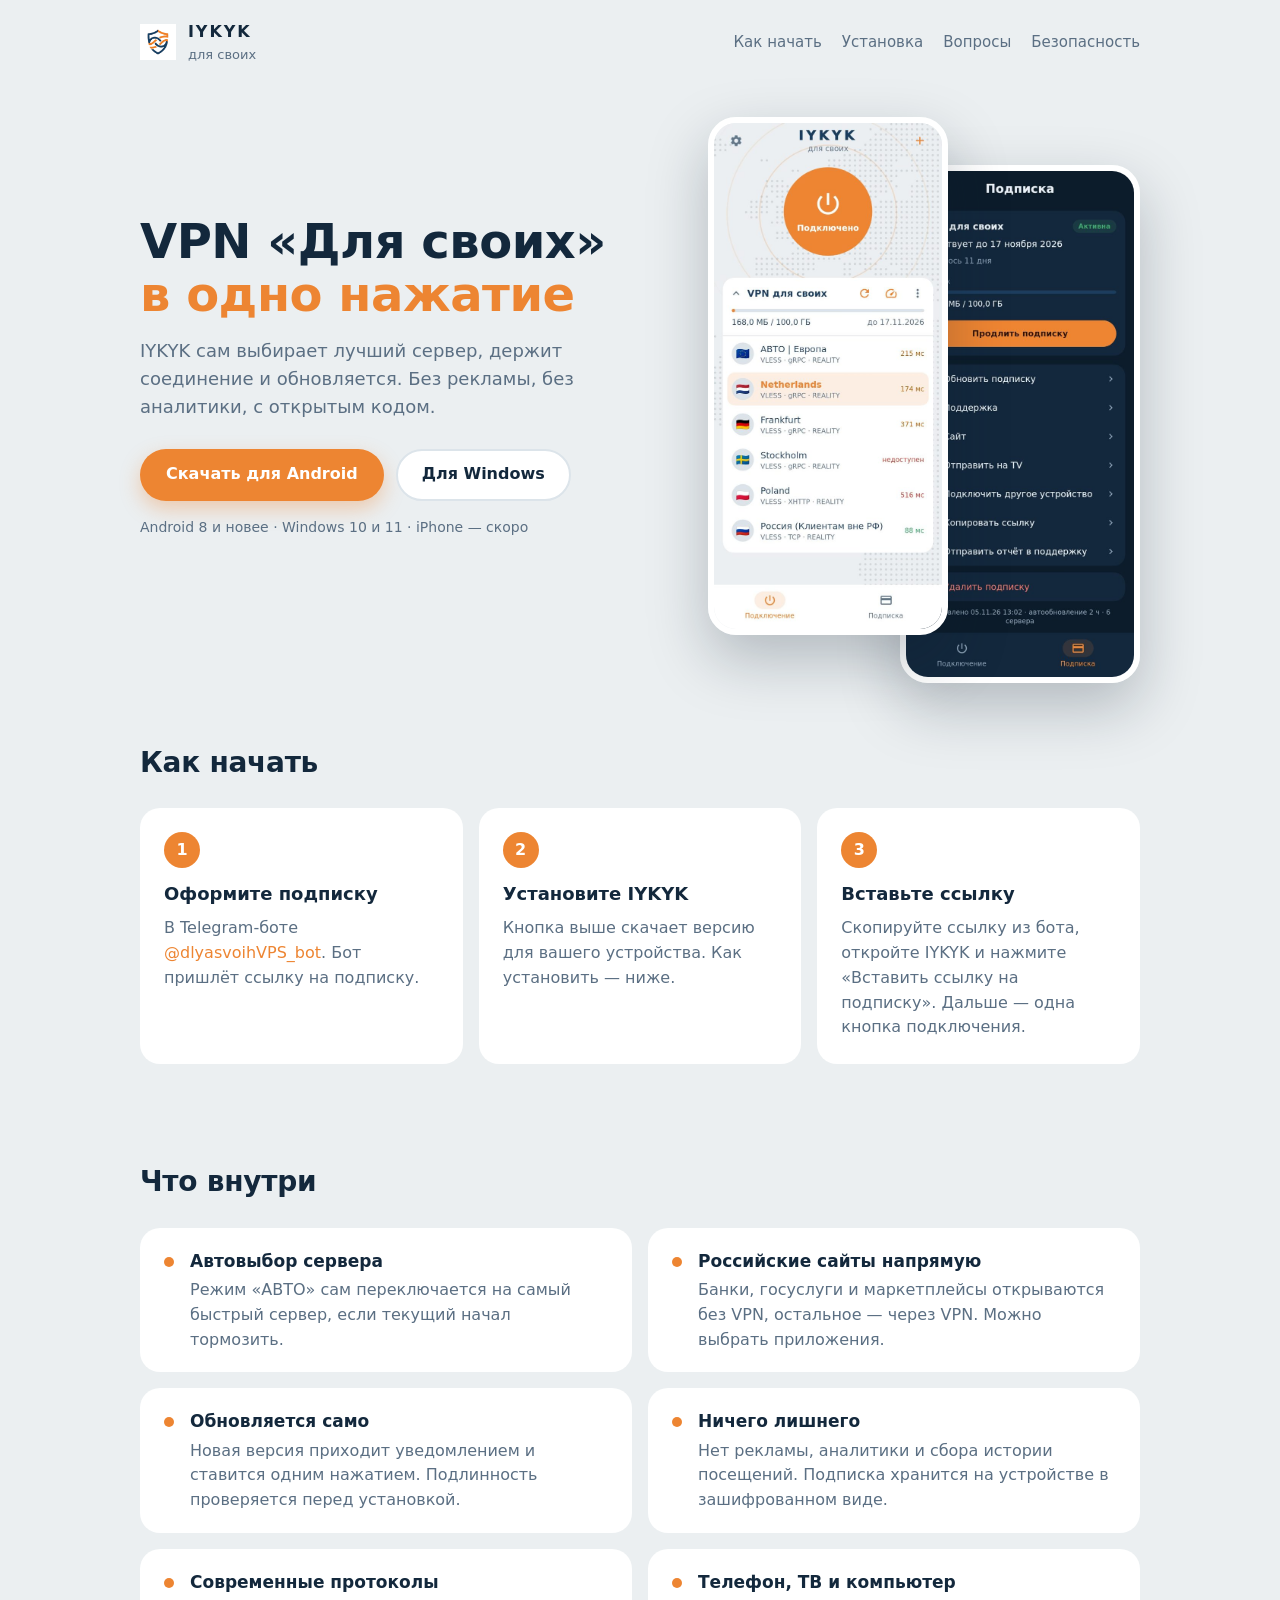
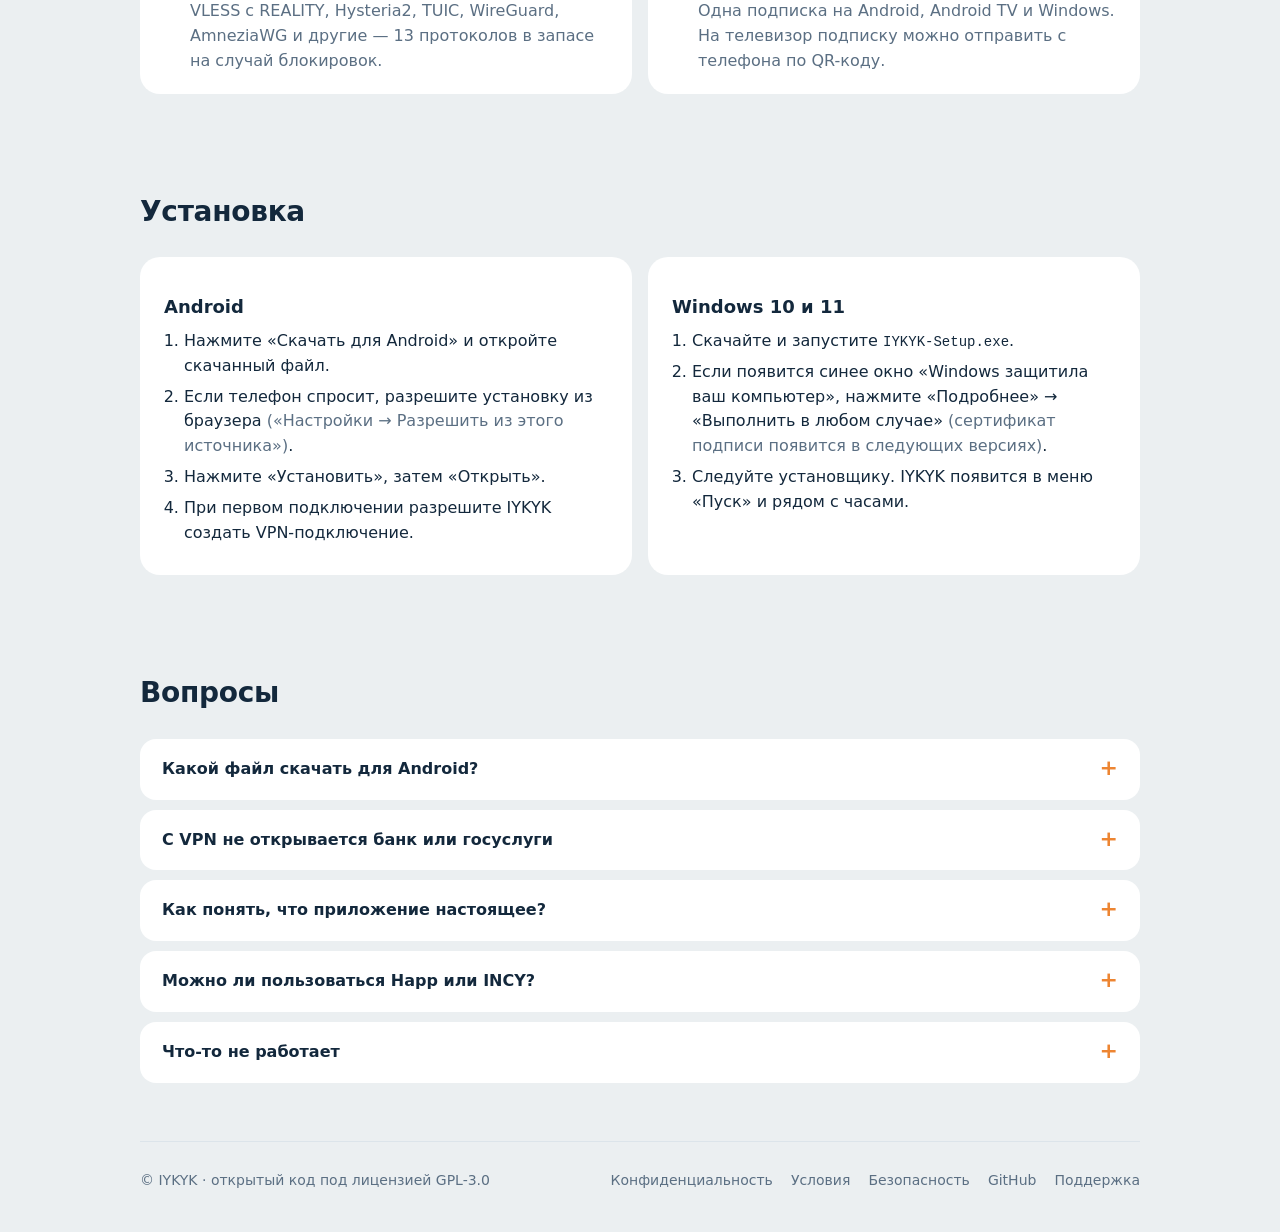
==== site/index.html @ 42adcecd "Project site app.dlyasvoih.xyz on GitHub Pages: download page, install steps, what's new, privacy, t" ====
<!doctype html>
<html lang="ru">
<head>
  <meta charset="utf-8">
  <meta name="viewport" content="width=device-width, initial-scale=1">
  <title>IYKYK — приложение VPN «Для своих»</title>
  <meta name="description" content="IYKYK — приложение для VPN «Для своих»: подключение в одно нажатие, автовыбор сервера, без рекламы и аналитики. Android и Windows.">
  <link rel="icon" href="img/logo.png">
  <link rel="stylesheet" href="style.css">
</head>
<body>
<div class="wrap">
  <header class="top">
    <a class="brand" href="./"><img src="img/logo.png" alt=""><span>IYKYK<small>для своих</small></span></a>
    <nav class="links">
      <a href="#start">Как начать</a>
      <a href="#install">Установка</a>
      <a href="#faq">Вопросы</a>
      <a href="security.html">Безопасность</a>
    </nav>
  </header>

  <div class="hero">
    <div>
      <h1>VPN «Для своих» <span>в&nbsp;одно нажатие</span></h1>
      <p class="lead">IYKYK сам выбирает лучший сервер, держит соединение и обновляется. Без рекламы, без аналитики, с открытым кодом.</p>
      <div class="buttons" id="download">
        <a class="btn primary" id="btn-main" href="https://github.com/iykyk-dev/iykyk/releases/latest/download/IYKYK.apk">Скачать для Android</a>
        <a class="btn secondary" id="btn-other" href="https://github.com/iykyk-dev/iykyk/releases/latest/download/IYKYK-Setup.exe">Для Windows</a>
      </div>
      <div class="version" id="version">Android 8 и новее · Windows 10 и 11 · iPhone — скоро</div>
    </div>
    <div class="shots" aria-hidden="true">
      <img src="img/shot-main.jpg" alt="">
      <img src="img/shot-subscription.jpg" alt="">
    </div>
  </div>
</div>

<div class="wrap">
  <section id="start">
    <h2>Как начать</h2>
    <div class="cards">
      <div class="card">
        <div class="num">1</div>
        <h3>Оформите подписку</h3>
        <p>В Telegram-боте <a href="https://t.me/dlyasvoihVPS_bot">@dlyasvoihVPS_bot</a>. Бот пришлёт ссылку на подписку.</p>
      </div>
      <div class="card">
        <div class="num">2</div>
        <h3>Установите IYKYK</h3>
        <p>Кнопка выше скачает версию для вашего устройства. Как установить — ниже.</p>
      </div>
      <div class="card">
        <div class="num">3</div>
        <h3>Вставьте ссылку</h3>
        <p>Скопируйте ссылку из бота, откройте IYKYK и нажмите «Вставить ссылку на подписку». Дальше — одна кнопка подключения.</p>
      </div>
    </div>
  </section>

  <section>
    <h2>Что внутри</h2>
    <div class="features">
      <div class="feature"><div class="dot"></div><div><h3>Автовыбор сервера</h3><p>Режим «АВТО» сам переключается на самый быстрый сервер, если текущий начал тормозить.</p></div></div>
      <div class="feature"><div class="dot"></div><div><h3>Российские сайты напрямую</h3><p>Банки, госуслуги и маркетплейсы открываются без VPN, остальное — через VPN. Можно выбрать приложения.</p></div></div>
      <div class="feature"><div class="dot"></div><div><h3>Обновляется само</h3><p>Новая версия приходит уведомлением и ставится одним нажатием. Подлинность проверяется перед установкой.</p></div></div>
      <div class="feature"><div class="dot"></div><div><h3>Ничего лишнего</h3><p>Нет рекламы, аналитики и сбора истории посещений. Подписка хранится на устройстве в зашифрованном виде.</p></div></div>
      <div class="feature"><div class="dot"></div><div><h3>Современные протоколы</h3><p>VLESS с REALITY, Hysteria2, TUIC, WireGuard, AmneziaWG и другие — 13 протоколов в запасе на случай блокировок.</p></div></div>
      <div class="feature"><div class="dot"></div><div><h3>Телефон, ТВ и компьютер</h3><p>Одна подписка на Android, Android TV и Windows. На телевизор подписку можно отправить с телефона по QR-коду.</p></div></div>
    </div>
  </section>

  <section id="install">
    <h2>Установка</h2>
    <div class="install">
      <div class="card">
        <h3>Android</h3>
        <ol>
          <li>Нажмите «Скачать для Android» и откройте скачанный файл.</li>
          <li>Если телефон спросит, разрешите установку из браузера <span>(«Настройки → Разрешить из этого источника»)</span>.</li>
          <li>Нажмите «Установить», затем «Открыть».</li>
          <li>При первом подключении разрешите IYKYK создать VPN-подключение.</li>
        </ol>
      </div>
      <div class="card">
        <h3>Windows 10 и 11</h3>
        <ol>
          <li>Скачайте и запустите <code>IYKYK-Setup.exe</code>.</li>
          <li>Если появится синее окно «Windows защитила ваш компьютер», нажмите «Подробнее» → «Выполнить в любом случае» <span>(сертификат подписи появится в следующих версиях)</span>.</li>
          <li>Следуйте установщику. IYKYK появится в меню «Пуск» и рядом с часами.</li>
        </ol>
      </div>
    </div>
  </section>

  <section id="news" hidden>
    <h2 id="news-title">Что нового</h2>
    <div class="notes" id="news-body"></div>
  </section>

  <section id="faq">
    <h2>Вопросы</h2>
    <details>
      <summary>Какой файл скачать для Android?</summary>
      <p>Кнопка на этой странице выбирает сама. Вручную: <code>IYKYK-arm64-v8a.apk</code> подходит почти всем телефонам последних лет и весит в три раза меньше; <code>IYKYK.apk</code> подходит любому устройству, включая старые телефоны и ТВ-приставки.</p>
    </details>
    <details>
      <summary>С VPN не открывается банк или госуслуги</summary>
      <p>Включите «Настройки → Российские сайты напрямую» (включено по умолчанию). Если приложение банка всё равно ругается на VPN, добавьте его в исключения: «Настройки → Приложения → Все через VPN, кроме выбранных».</p>
    </details>
    <details>
      <summary>Как понять, что приложение настоящее?</summary>
      <p>Скачивайте только с этой страницы, из бота или с <a href="https://github.com/iykyk-dev/iykyk/releases">GitHub</a>. Отпечаток подписи в «Настройки → О приложении» должен совпадать с отпечатком на странице <a href="security.html">Безопасность</a>.</p>
    </details>
    <details>
      <summary>Можно ли пользоваться Happ или INCY?</summary>
      <p>Да. Подписка работает в любом из них, IYKYK — дополнительный вариант, сделанный специально для нашего VPN.</p>
    </details>
    <details>
      <summary>Что-то не работает</summary>
      <p>В приложении откройте «Подписка → Отправить отчёт в поддержку» — так мы сразу увидим причину. Или напишите в <a href="https://t.me/dlyasvoih_support_bot">поддержку</a>.</p>
    </details>
  </section>

  <footer class="bottom">
    <span>© IYKYK · открытый код под лицензией GPL-3.0</span>
    <nav>
      <a href="privacy.html">Конфиденциальность</a>
      <a href="terms.html">Условия</a>
      <a href="security.html">Безопасность</a>
      <a href="https://github.com/iykyk-dev/iykyk">GitHub</a>
      <a href="https://t.me/dlyasvoih_support_bot">Поддержка</a>
    </nav>
  </footer>
</div>
<script src="app.js"></script>
</body>
</html>
---- site/style.css ----
:root {
  --navy: #1b3e5e;
  --orange: #ed8532;
  --bg: #ebeff1;
  --surface: #ffffff;
  --surface-high: #dce4ea;
  --text: #13283c;
  --muted: #5b6f83;
  --on-accent: #ffffff;
  --radius: 20px;
  color-scheme: light dark;
}

@media (prefers-color-scheme: dark) {
  :root {
    --bg: #0d1c2b;
    --surface: #14283d;
    --surface-high: #1b3e5e;
    --text: #eaf0f5;
    --muted: #8fa4b8;
    --on-accent: #2a1404;
  }
}

* { box-sizing: border-box; }

html { -webkit-text-size-adjust: 100%; }

body {
  margin: 0;
  background: var(--bg);
  color: var(--text);
  font: 16px/1.55 system-ui, -apple-system, "Segoe UI", Roboto, "Helvetica Neue", Arial, sans-serif;
}

a { color: var(--orange); text-decoration: none; }
a:hover { text-decoration: underline; }

.wrap { max-width: 1040px; margin: 0 auto; padding: 0 20px; }

/* Header */
header.top {
  display: flex;
  align-items: center;
  justify-content: space-between;
  gap: 16px;
  padding: 20px 0;
}
.brand { display: flex; align-items: center; gap: 12px; color: var(--text); font-weight: 700; letter-spacing: .12em; }
.brand:hover { text-decoration: none; }
.brand img { width: 36px; height: 36px; }
.brand small { display: block; font-weight: 400; letter-spacing: 0; color: var(--muted); font-size: 13px; }
nav.links { display: flex; gap: 20px; flex-wrap: wrap; }
nav.links a { color: var(--muted); font-size: 15px; }
nav.links a:hover { color: var(--text); text-decoration: none; }

/* Hero */
.hero {
  display: grid;
  grid-template-columns: 1.1fr .9fr;
  gap: 40px;
  align-items: center;
  padding: 32px 0 56px;
}
.hero h1 { font-size: clamp(32px, 5vw, 48px); line-height: 1.1; margin: 0 0 16px; letter-spacing: -.01em; }
.hero h1 span { color: var(--orange); }
.hero p.lead { font-size: 18px; color: var(--muted); margin: 0 0 28px; max-width: 34em; }
.shots { position: relative; height: 520px; }
.shots img {
  position: absolute;
  width: 240px;
  border-radius: 28px;
  box-shadow: 0 24px 60px rgba(13, 28, 43, .25);
  border: 6px solid var(--surface);
}
.shots img:first-child { left: 0; top: 0; z-index: 2; }
.shots img:last-child { right: 0; top: 48px; }

/* Buttons */
.buttons { display: flex; gap: 12px; flex-wrap: wrap; align-items: center; }
.btn {
  display: inline-flex;
  align-items: center;
  gap: 10px;
  min-height: 52px;
  padding: 0 24px;
  border-radius: 999px;
  font-weight: 600;
  font-size: 16px;
  border: 2px solid transparent;
  transition: transform .12s ease, box-shadow .12s ease;
}
.btn:hover { text-decoration: none; transform: translateY(-1px); }
.btn:active { transform: scale(.98); }
.btn.primary { background: var(--orange); color: var(--on-accent); box-shadow: 0 8px 20px rgba(237, 133, 50, .35); }
.btn.secondary { border-color: var(--surface-high); color: var(--text); background: var(--surface); }
.btn svg { width: 20px; height: 20px; }
.version { margin-top: 16px; font-size: 14px; color: var(--muted); }
.version .badge {
  display: inline-block;
  padding: 2px 8px;
  border-radius: 999px;
  background: var(--surface-high);
  color: var(--text);
  font-size: 12px;
  margin-left: 6px;
}

/* Sections */
section { padding: 48px 0; }
section h2 { font-size: 28px; margin: 0 0 24px; letter-spacing: -.01em; }
.cards { display: grid; grid-template-columns: repeat(3, 1fr); gap: 16px; }
.card { background: var(--surface); border-radius: var(--radius); padding: 24px; }
.card h3 { margin: 12px 0 8px; font-size: 18px; }
.card p { margin: 0; color: var(--muted); }
.num {
  width: 36px; height: 36px; border-radius: 50%;
  display: grid; place-items: center;
  background: var(--orange); color: var(--on-accent); font-weight: 700;
}
.features { display: grid; grid-template-columns: repeat(2, 1fr); gap: 16px; }
.feature { display: flex; gap: 16px; background: var(--surface); border-radius: var(--radius); padding: 20px 24px; }
.feature .dot { flex: none; width: 10px; height: 10px; margin-top: 9px; border-radius: 50%; background: var(--orange); }
.feature h3 { margin: 0 0 4px; font-size: 17px; }
.feature p { margin: 0; color: var(--muted); }

/* Install tabs */
.install { display: grid; grid-template-columns: 1fr 1fr; gap: 16px; }
.install ol { margin: 0; padding-left: 20px; }
.install li { margin: 6px 0; }
.install li span { color: var(--muted); }

/* FAQ */
details { background: var(--surface); border-radius: 16px; padding: 18px 22px; margin-bottom: 10px; }
summary { cursor: pointer; font-weight: 600; list-style: none; display: flex; justify-content: space-between; gap: 16px; }
summary::-webkit-details-marker { display: none; }
summary::after { content: "+"; color: var(--orange); font-size: 22px; line-height: 1; }
details[open] summary::after { content: "–"; }
details p, details ul { color: var(--muted); margin: 12px 0 0; }

/* What's new */
.notes { background: var(--surface); border-radius: var(--radius); padding: 24px 28px; }
.notes ul { margin: 0; padding-left: 20px; }
.notes li { margin: 6px 0; }

/* Text pages */
article.page { background: var(--surface); border-radius: var(--radius); padding: 32px clamp(20px, 4vw, 48px); margin: 8px 0 48px; }
article.page h1 { margin-top: 0; font-size: 32px; }
article.page h2 { font-size: 21px; margin-top: 32px; }
article.page p, article.page li { color: var(--text); }
article.page .muted { color: var(--muted); }
code, pre { font-family: ui-monospace, SFMono-Regular, Menlo, Consolas, monospace; font-size: 14px; }
pre { background: var(--bg); border-radius: 12px; padding: 14px 16px; overflow-x: auto; white-space: pre-wrap; word-break: break-all; }

footer.bottom {
  border-top: 1px solid var(--surface-high);
  padding: 28px 0 40px;
  color: var(--muted);
  font-size: 14px;
  display: flex;
  justify-content: space-between;
  gap: 16px;
  flex-wrap: wrap;
}
footer.bottom nav { display: flex; gap: 18px; flex-wrap: wrap; }
footer.bottom a { color: var(--muted); }

@media (max-width: 860px) {
  .hero { grid-template-columns: 1fr; padding-top: 8px; }
  .shots { height: 420px; max-width: 420px; margin: 0 auto; width: 100%; }
  .shots img { width: 190px; }
  .cards, .features, .install { grid-template-columns: 1fr; }
  nav.links { display: none; }
}
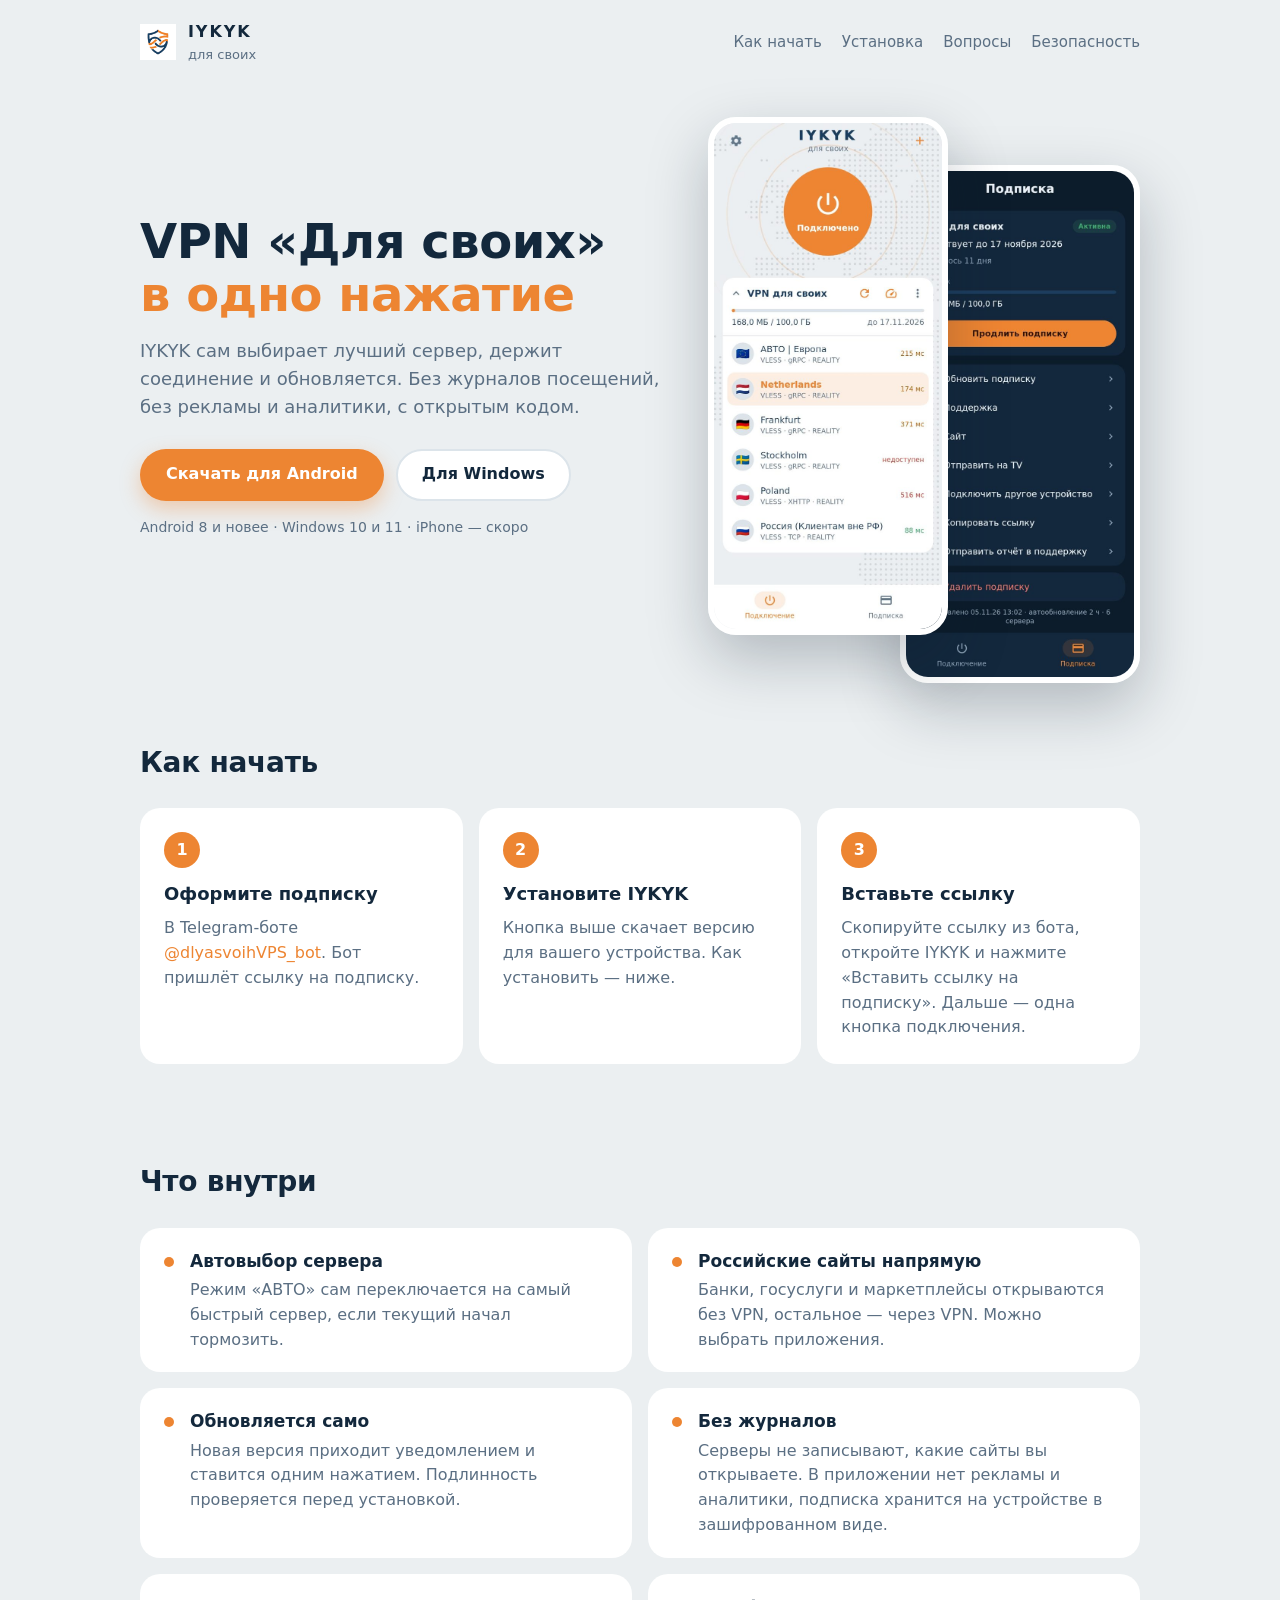
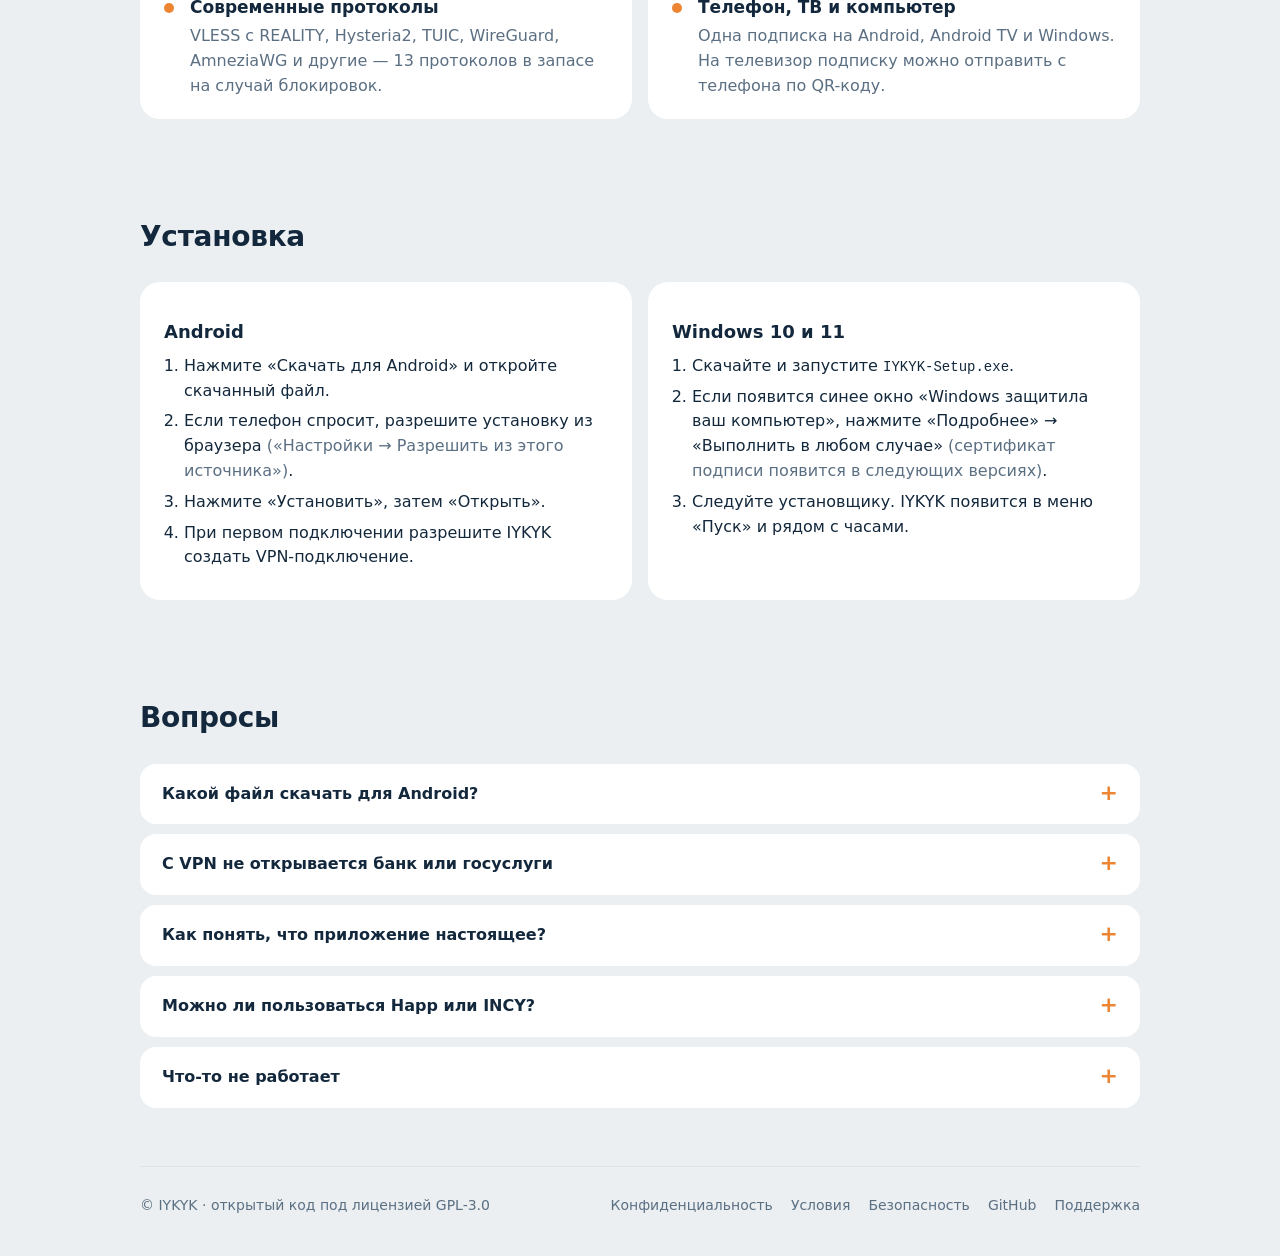
==== commit 0a846fc1: "Site: VPN servers keep no browsing logs (confirmed by the operator) Co-Authored-By: Claude Opus 5.5 " ====
--- a/site/index.html
+++ b/site/index.html
@@ -23,7 +23,7 @@
   <div class="hero">
     <div>
       <h1>VPN «Для своих» <span>в&nbsp;одно нажатие</span></h1>
-      <p class="lead">IYKYK сам выбирает лучший сервер, держит соединение и обновляется. Без рекламы, без аналитики, с открытым кодом.</p>
+      <p class="lead">IYKYK сам выбирает лучший сервер, держит соединение и обновляется. Без журналов посещений, без рекламы и аналитики, с открытым кодом.</p>
       <div class="buttons" id="download">
         <a class="btn primary" id="btn-main" href="https://github.com/iykyk-dev/iykyk/releases/latest/download/IYKYK.apk">Скачать для Android</a>
         <a class="btn secondary" id="btn-other" href="https://github.com/iykyk-dev/iykyk/releases/latest/download/IYKYK-Setup.exe">Для Windows</a>
@@ -65,7 +65,7 @@
       <div class="feature"><div class="dot"></div><div><h3>Автовыбор сервера</h3><p>Режим «АВТО» сам переключается на самый быстрый сервер, если текущий начал тормозить.</p></div></div>
       <div class="feature"><div class="dot"></div><div><h3>Российские сайты напрямую</h3><p>Банки, госуслуги и маркетплейсы открываются без VPN, остальное — через VPN. Можно выбрать приложения.</p></div></div>
       <div class="feature"><div class="dot"></div><div><h3>Обновляется само</h3><p>Новая версия приходит уведомлением и ставится одним нажатием. Подлинность проверяется перед установкой.</p></div></div>
-      <div class="feature"><div class="dot"></div><div><h3>Ничего лишнего</h3><p>Нет рекламы, аналитики и сбора истории посещений. Подписка хранится на устройстве в зашифрованном виде.</p></div></div>
+      <div class="feature"><div class="dot"></div><div><h3>Без журналов</h3><p>Серверы не записывают, какие сайты вы открываете. В приложении нет рекламы и аналитики, подписка хранится на устройстве в зашифрованном виде.</p></div></div>
       <div class="feature"><div class="dot"></div><div><h3>Современные протоколы</h3><p>VLESS с REALITY, Hysteria2, TUIC, WireGuard, AmneziaWG и другие — 13 протоколов в запасе на случай блокировок.</p></div></div>
       <div class="feature"><div class="dot"></div><div><h3>Телефон, ТВ и компьютер</h3><p>Одна подписка на Android, Android TV и Windows. На телевизор подписку можно отправить с телефона по QR-коду.</p></div></div>
     </div>
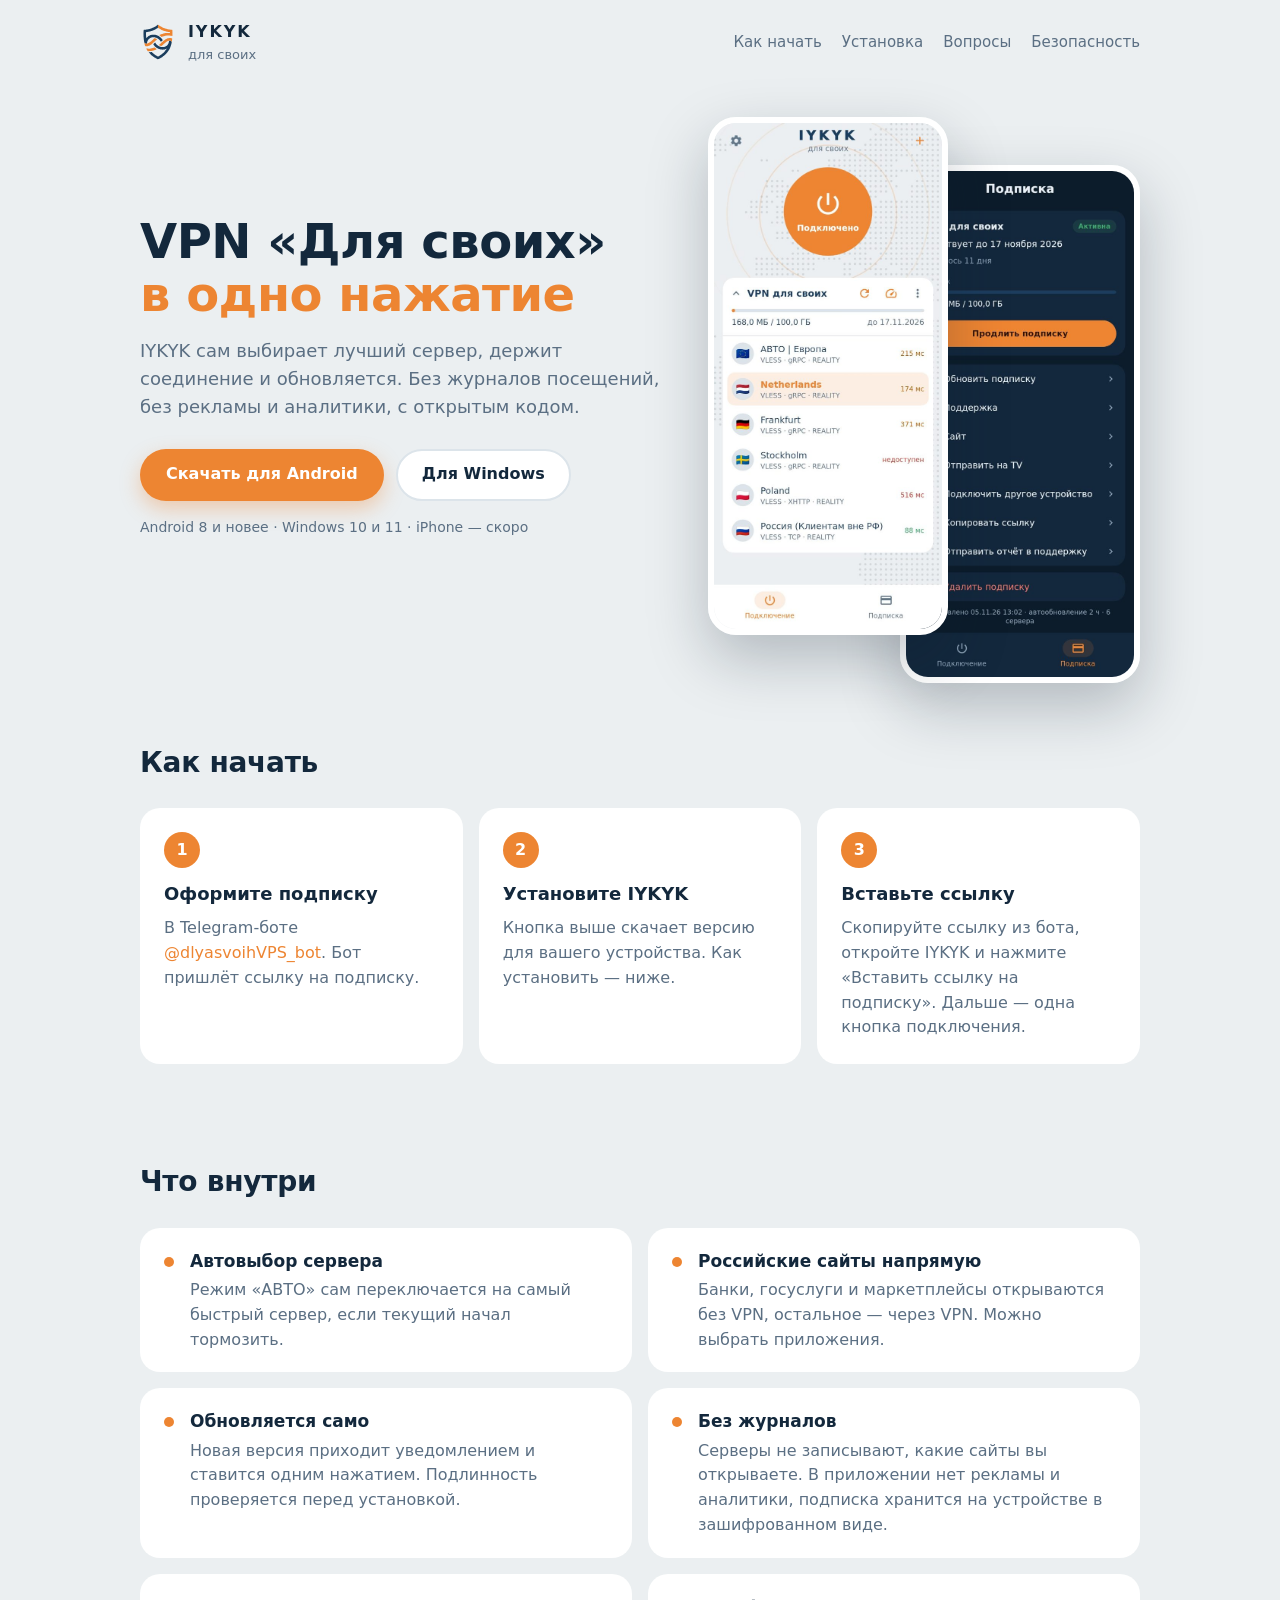
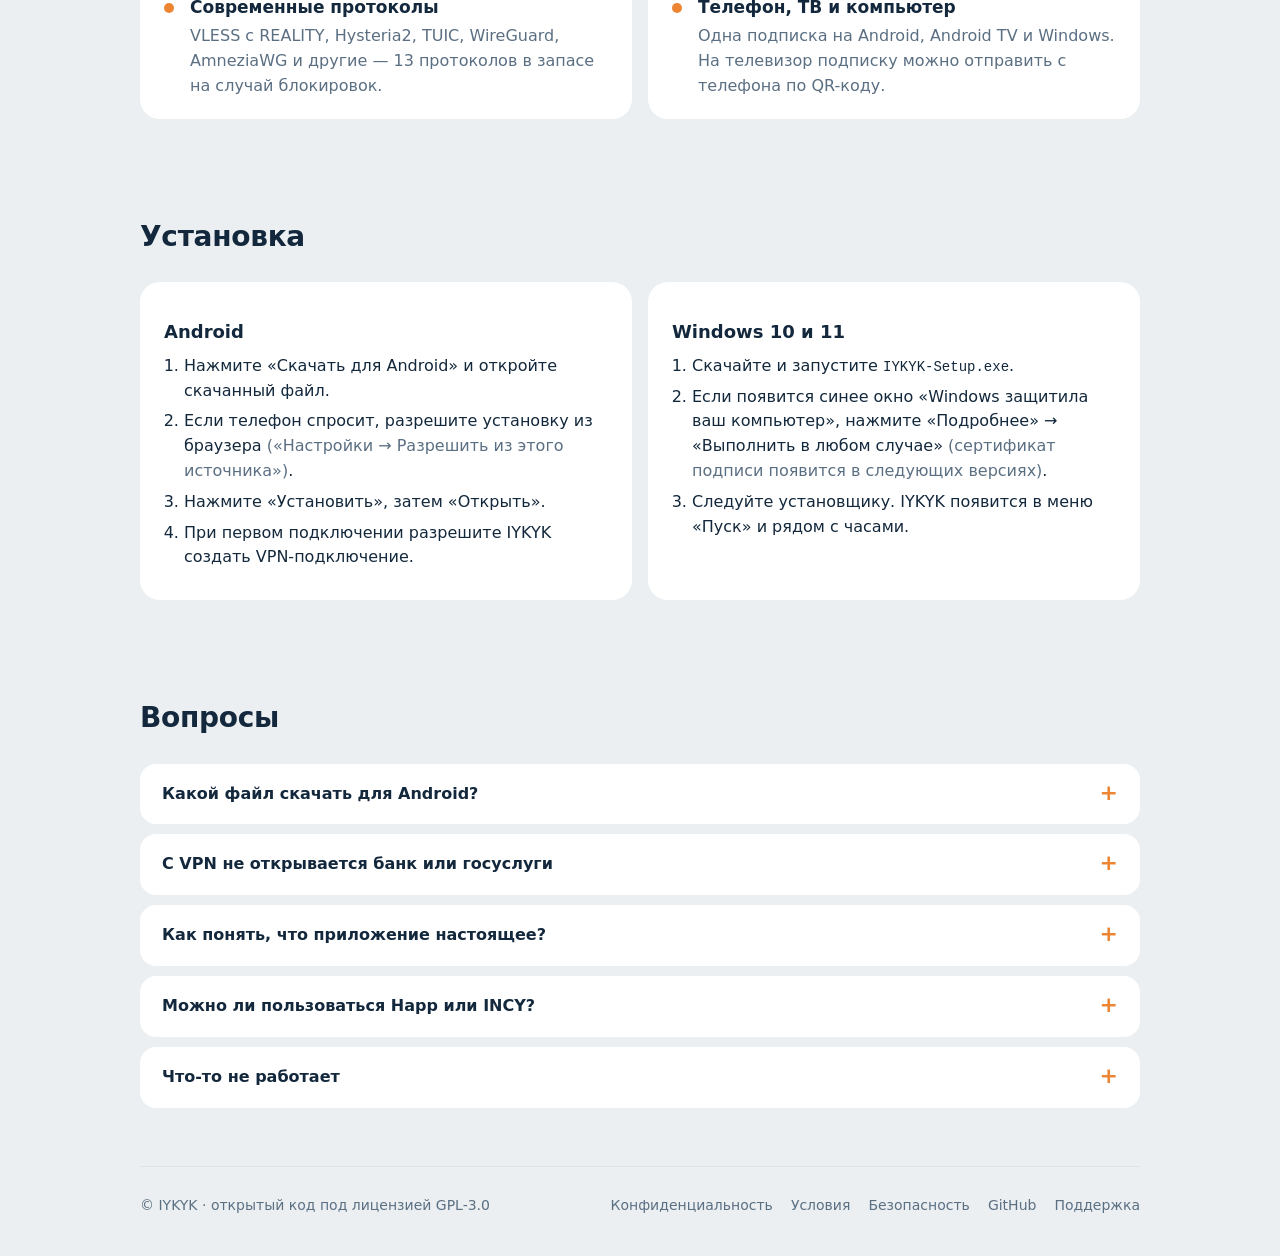
==== commit 374129a5: "Vector logo: shield traced to SVG; Android adaptive and themed icons as vector drawables; sharp Wind" ====
--- a/site/index.html
+++ b/site/index.html
@@ -5,13 +5,15 @@
   <meta name="viewport" content="width=device-width, initial-scale=1">
   <title>IYKYK — приложение VPN «Для своих»</title>
   <meta name="description" content="IYKYK — приложение для VPN «Для своих»: подключение в одно нажатие, автовыбор сервера, без рекламы и аналитики. Android и Windows.">
-  <link rel="icon" href="img/logo.png">
+  <link rel="icon" href="img/logo.svg" type="image/svg+xml">
+  <link rel="icon" href="img/logo.png" type="image/png">
+  <link rel="apple-touch-icon" href="img/apple-touch-icon.png">
   <link rel="stylesheet" href="style.css">
 </head>
 <body>
 <div class="wrap">
   <header class="top">
-    <a class="brand" href="./"><img src="img/logo.png" alt=""><span>IYKYK<small>для своих</small></span></a>
+    <a class="brand" href="./"><img src="img/logo.svg" alt=""><span>IYKYK<small>для своих</small></span></a>
     <nav class="links">
       <a href="#start">Как начать</a>
       <a href="#install">Установка</a>
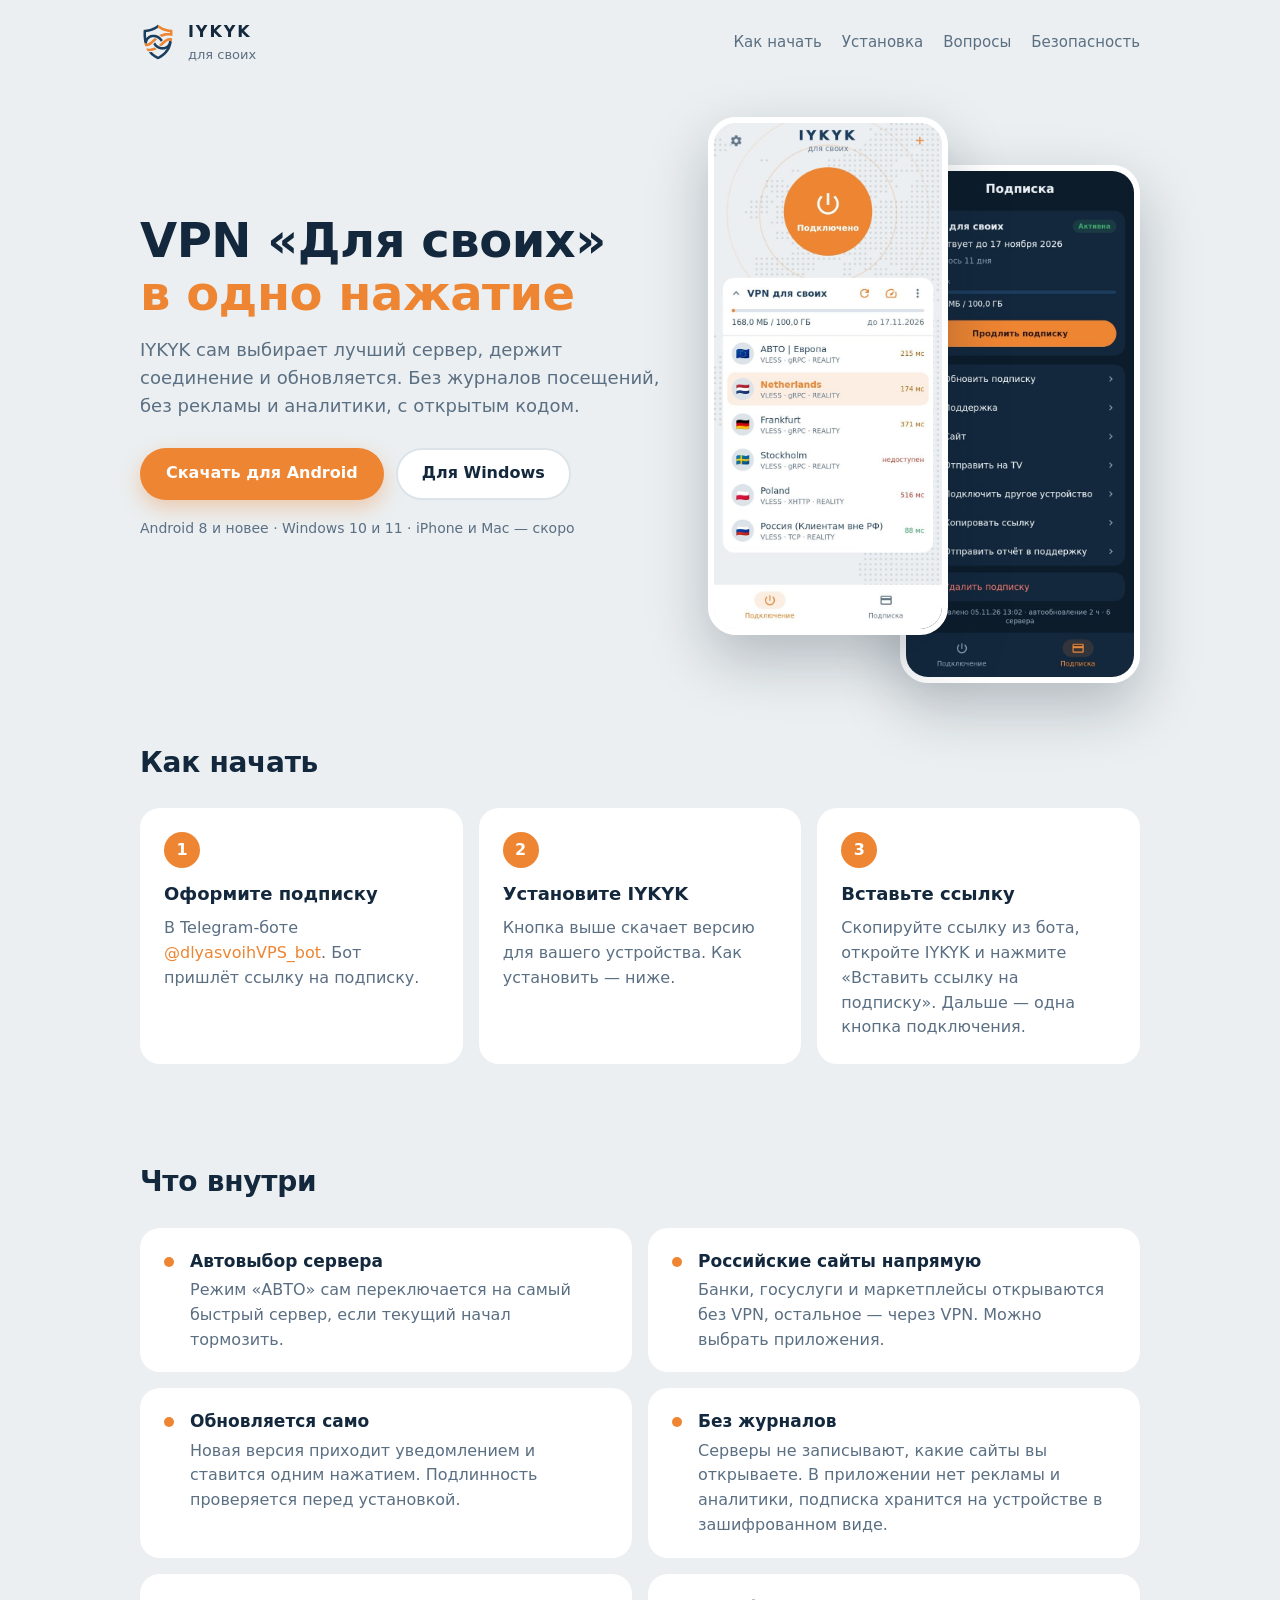
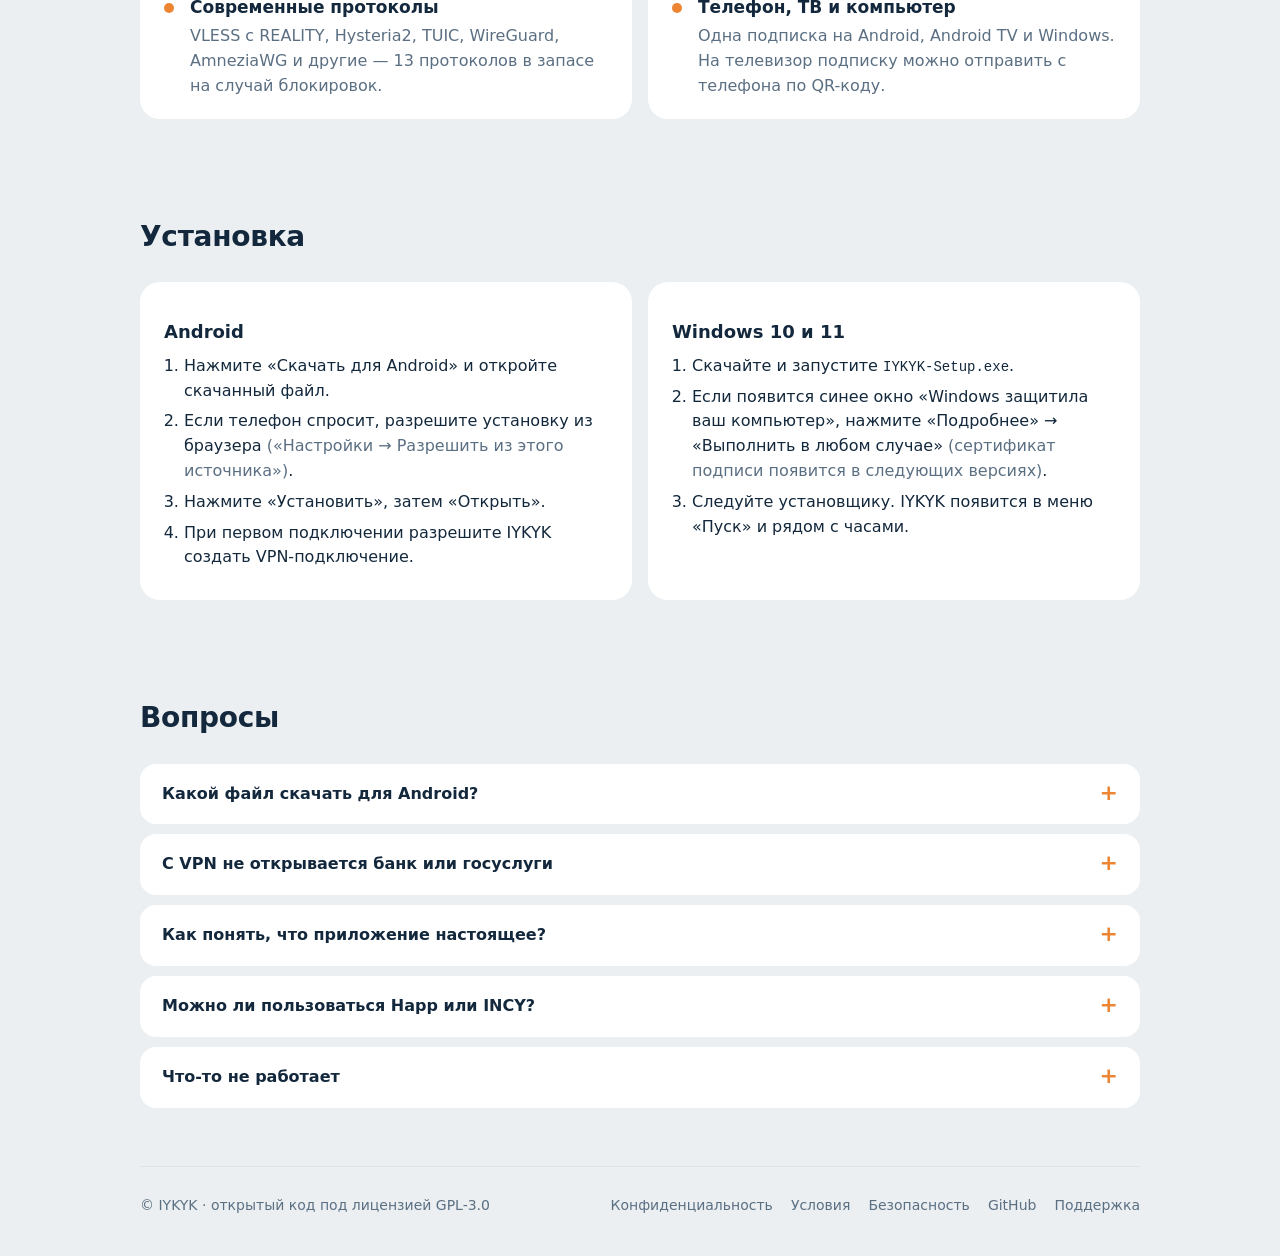
==== commit 72674bf2: "Site: both downloads on every device, the own one first; iPhone and Mac marked as coming on every de" ====
--- a/site/index.html
+++ b/site/index.html
@@ -30,7 +30,8 @@
         <a class="btn primary" id="btn-main" href="https://github.com/iykyk-dev/iykyk/releases/latest/download/IYKYK.apk">Скачать для Android</a>
         <a class="btn secondary" id="btn-other" href="https://github.com/iykyk-dev/iykyk/releases/latest/download/IYKYK-Setup.exe">Для Windows</a>
       </div>
-      <div class="version" id="version">Android 8 и новее · Windows 10 и 11 · iPhone — скоро</div>
+      <div class="platforms">Android 8 и новее · Windows 10 и 11 · <span class="soon">iPhone и Mac — скоро</span></div>
+      <div class="version" id="version"></div>
     </div>
     <div class="shots" aria-hidden="true">
       <img src="img/shot-main.jpg" alt="">
--- a/site/style.css
+++ b/site/style.css
@@ -95,7 +95,10 @@
 .btn.primary { background: var(--orange); color: var(--on-accent); box-shadow: 0 8px 20px rgba(237, 133, 50, .35); }
 .btn.secondary { border-color: var(--surface-high); color: var(--text); background: var(--surface); }
 .btn svg { width: 20px; height: 20px; }
-.version { margin-top: 16px; font-size: 14px; color: var(--muted); }
+.platforms { margin-top: 18px; font-size: 14px; color: var(--muted); }
+.platforms .soon { white-space: nowrap; }
+.version { margin-top: 4px; font-size: 14px; color: var(--muted); }
+.version:empty { display: none; }
 .version .badge {
   display: inline-block;
   padding: 2px 8px;
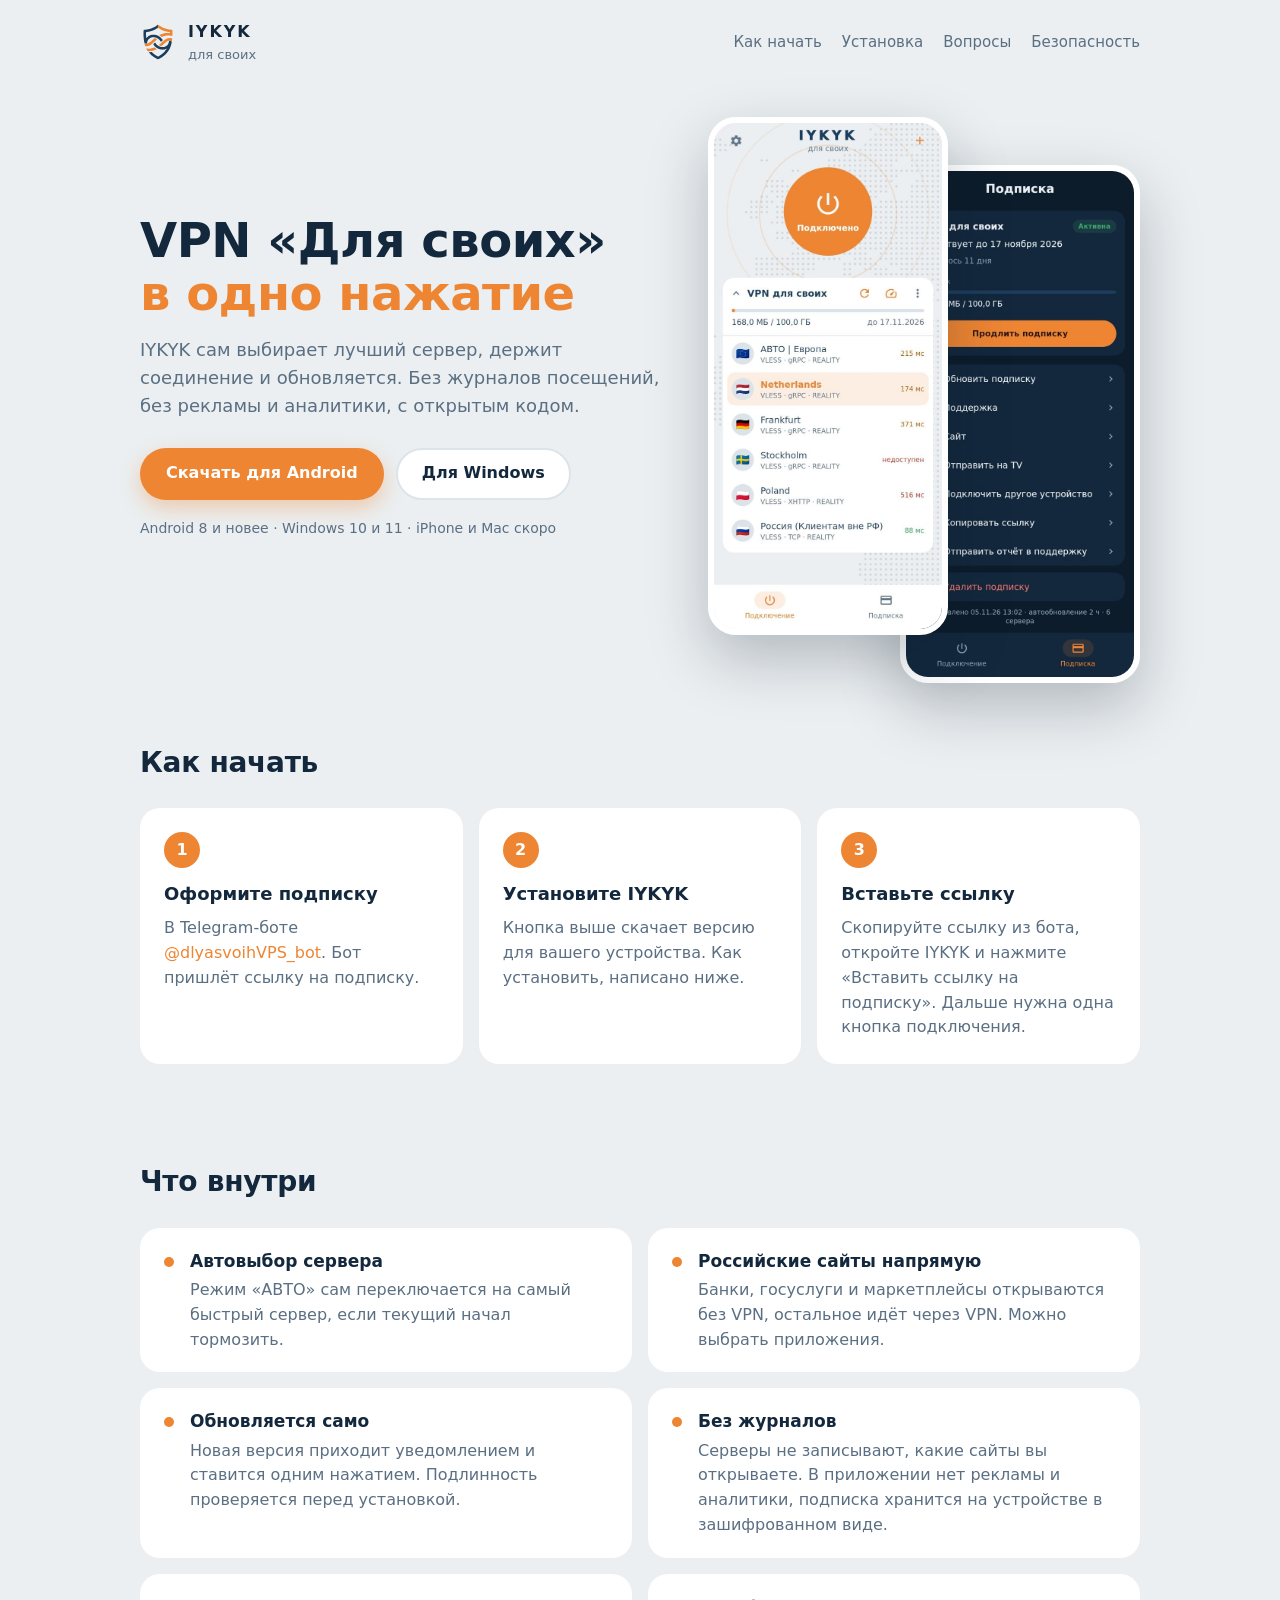
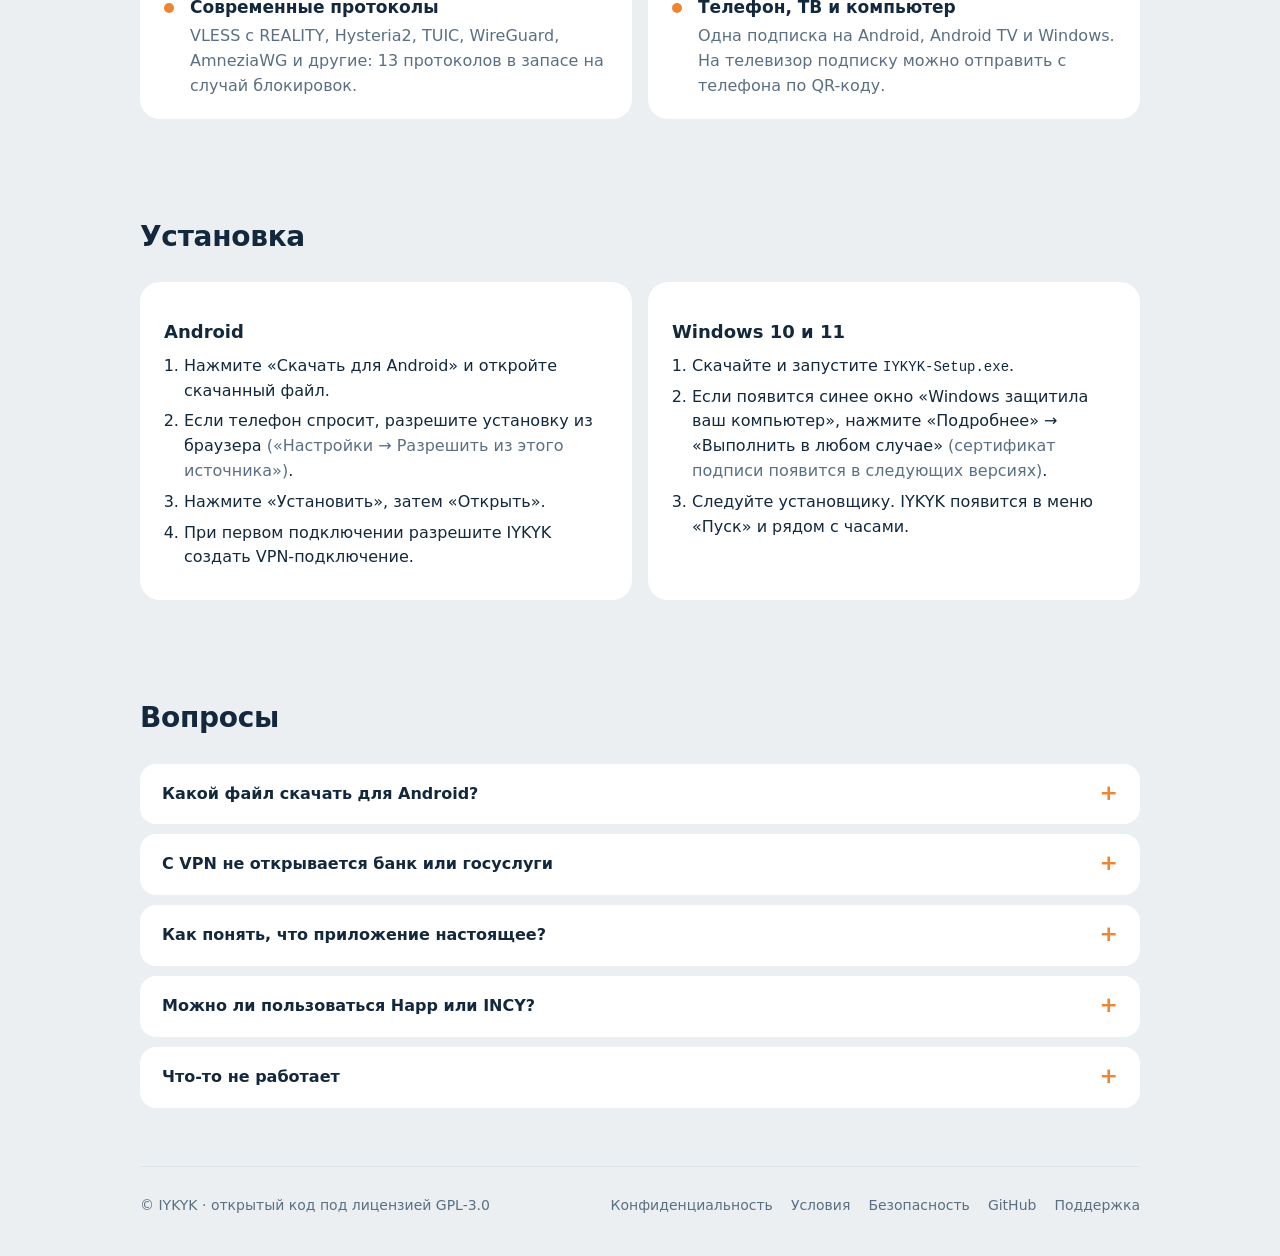
==== commit 9b524d81: "Readable at any font size; no long dashes in the texts - widget: two lines that fit one row at any f" ====
--- a/site/index.html
+++ b/site/index.html
@@ -3,8 +3,8 @@
 <head>
   <meta charset="utf-8">
   <meta name="viewport" content="width=device-width, initial-scale=1">
-  <title>IYKYK — приложение VPN «Для своих»</title>
-  <meta name="description" content="IYKYK — приложение для VPN «Для своих»: подключение в одно нажатие, автовыбор сервера, без рекламы и аналитики. Android и Windows.">
+  <title>IYKYK: приложение VPN «Для своих»</title>
+  <meta name="description" content="IYKYK, приложение для VPN «Для своих»: подключение в одно нажатие, автовыбор сервера, без рекламы и аналитики. Android и Windows.">
   <link rel="icon" href="img/logo.svg" type="image/svg+xml">
   <link rel="icon" href="img/logo.png" type="image/png">
   <link rel="apple-touch-icon" href="img/apple-touch-icon.png">
@@ -30,7 +30,7 @@
         <a class="btn primary" id="btn-main" href="https://github.com/iykyk-dev/iykyk/releases/latest/download/IYKYK.apk">Скачать для Android</a>
         <a class="btn secondary" id="btn-other" href="https://github.com/iykyk-dev/iykyk/releases/latest/download/IYKYK-Setup.exe">Для Windows</a>
       </div>
-      <div class="platforms">Android 8 и новее · Windows 10 и 11 · <span class="soon">iPhone и Mac — скоро</span></div>
+      <div class="platforms">Android 8 и новее · Windows 10 и 11 · <span class="soon">iPhone и Mac скоро</span></div>
       <div class="version" id="version"></div>
     </div>
     <div class="shots" aria-hidden="true">
@@ -52,12 +52,12 @@
       <div class="card">
         <div class="num">2</div>
         <h3>Установите IYKYK</h3>
-        <p>Кнопка выше скачает версию для вашего устройства. Как установить — ниже.</p>
+        <p>Кнопка выше скачает версию для вашего устройства. Как установить, написано ниже.</p>
       </div>
       <div class="card">
         <div class="num">3</div>
         <h3>Вставьте ссылку</h3>
-        <p>Скопируйте ссылку из бота, откройте IYKYK и нажмите «Вставить ссылку на подписку». Дальше — одна кнопка подключения.</p>
+        <p>Скопируйте ссылку из бота, откройте IYKYK и нажмите «Вставить ссылку на подписку». Дальше нужна одна кнопка подключения.</p>
       </div>
     </div>
   </section>
@@ -66,10 +66,10 @@
     <h2>Что внутри</h2>
     <div class="features">
       <div class="feature"><div class="dot"></div><div><h3>Автовыбор сервера</h3><p>Режим «АВТО» сам переключается на самый быстрый сервер, если текущий начал тормозить.</p></div></div>
-      <div class="feature"><div class="dot"></div><div><h3>Российские сайты напрямую</h3><p>Банки, госуслуги и маркетплейсы открываются без VPN, остальное — через VPN. Можно выбрать приложения.</p></div></div>
+      <div class="feature"><div class="dot"></div><div><h3>Российские сайты напрямую</h3><p>Банки, госуслуги и маркетплейсы открываются без VPN, остальное идёт через VPN. Можно выбрать приложения.</p></div></div>
       <div class="feature"><div class="dot"></div><div><h3>Обновляется само</h3><p>Новая версия приходит уведомлением и ставится одним нажатием. Подлинность проверяется перед установкой.</p></div></div>
       <div class="feature"><div class="dot"></div><div><h3>Без журналов</h3><p>Серверы не записывают, какие сайты вы открываете. В приложении нет рекламы и аналитики, подписка хранится на устройстве в зашифрованном виде.</p></div></div>
-      <div class="feature"><div class="dot"></div><div><h3>Современные протоколы</h3><p>VLESS с REALITY, Hysteria2, TUIC, WireGuard, AmneziaWG и другие — 13 протоколов в запасе на случай блокировок.</p></div></div>
+      <div class="feature"><div class="dot"></div><div><h3>Современные протоколы</h3><p>VLESS с REALITY, Hysteria2, TUIC, WireGuard, AmneziaWG и другие: 13 протоколов в запасе на случай блокировок.</p></div></div>
       <div class="feature"><div class="dot"></div><div><h3>Телефон, ТВ и компьютер</h3><p>Одна подписка на Android, Android TV и Windows. На телевизор подписку можно отправить с телефона по QR-коду.</p></div></div>
     </div>
   </section>
@@ -118,11 +118,11 @@
     </details>
     <details>
       <summary>Можно ли пользоваться Happ или INCY?</summary>
-      <p>Да. Подписка работает в любом из них, IYKYK — дополнительный вариант, сделанный специально для нашего VPN.</p>
+      <p>Да. Подписка работает в любом из них. IYKYK просто сделан специально для нашего VPN.</p>
     </details>
     <details>
       <summary>Что-то не работает</summary>
-      <p>В приложении откройте «Подписка → Отправить отчёт в поддержку» — так мы сразу увидим причину. Или напишите в <a href="https://t.me/dlyasvoih_support_bot">поддержку</a>.</p>
+      <p>В приложении откройте «Подписка → Отправить отчёт в поддержку», так мы сразу увидим причину. Или напишите в <a href="https://t.me/dlyasvoih_support_bot">поддержку</a>.</p>
     </details>
   </section>
 
--- a/site/style.css
+++ b/site/style.css
@@ -95,6 +95,8 @@
 .btn.primary { background: var(--orange); color: var(--on-accent); box-shadow: 0 8px 20px rgba(237, 133, 50, .35); }
 .btn.secondary { border-color: var(--surface-high); color: var(--text); background: var(--surface); }
 .btn svg { width: 20px; height: 20px; }
+.btn.soon { color: var(--muted); cursor: default; box-shadow: none; }
+.btn.soon:hover, .btn.soon:active { transform: none; }
 .platforms { margin-top: 18px; font-size: 14px; color: var(--muted); }
 .platforms .soon { white-space: nowrap; }
 .version { margin-top: 4px; font-size: 14px; color: var(--muted); }
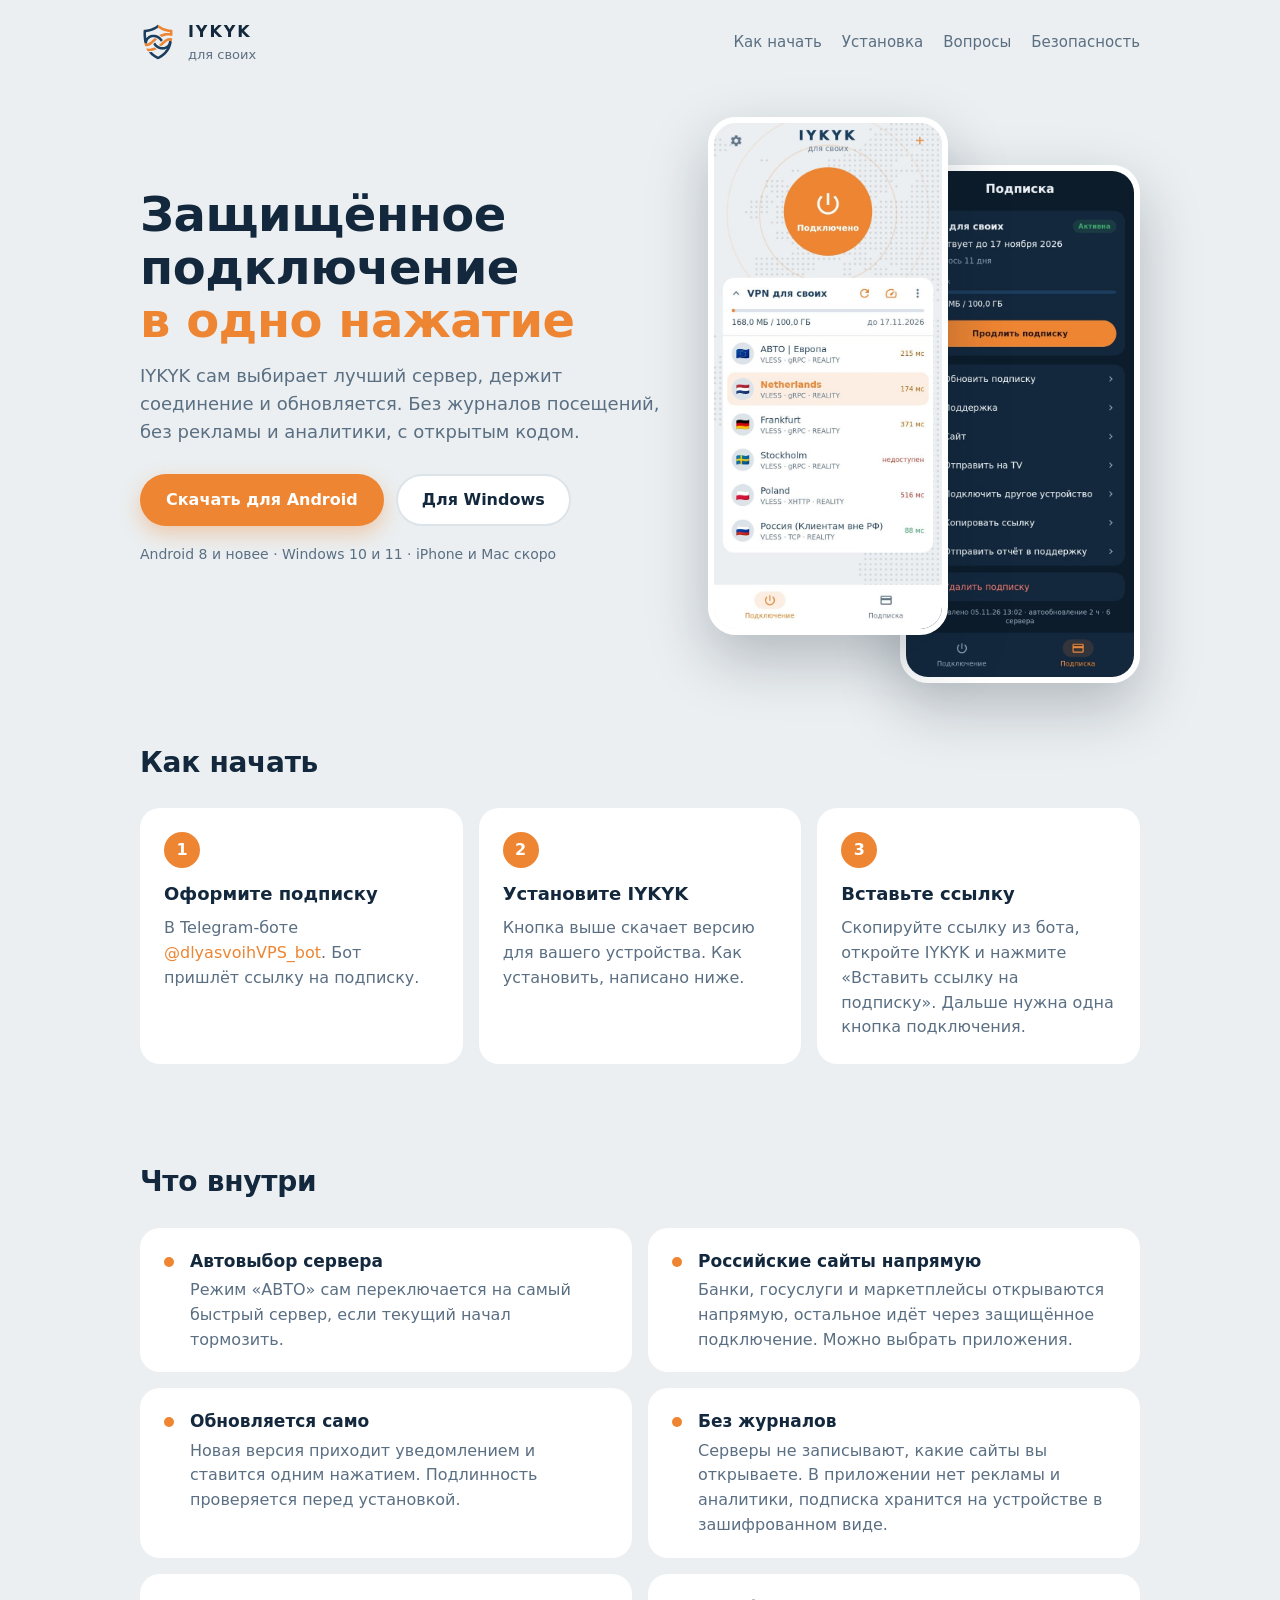
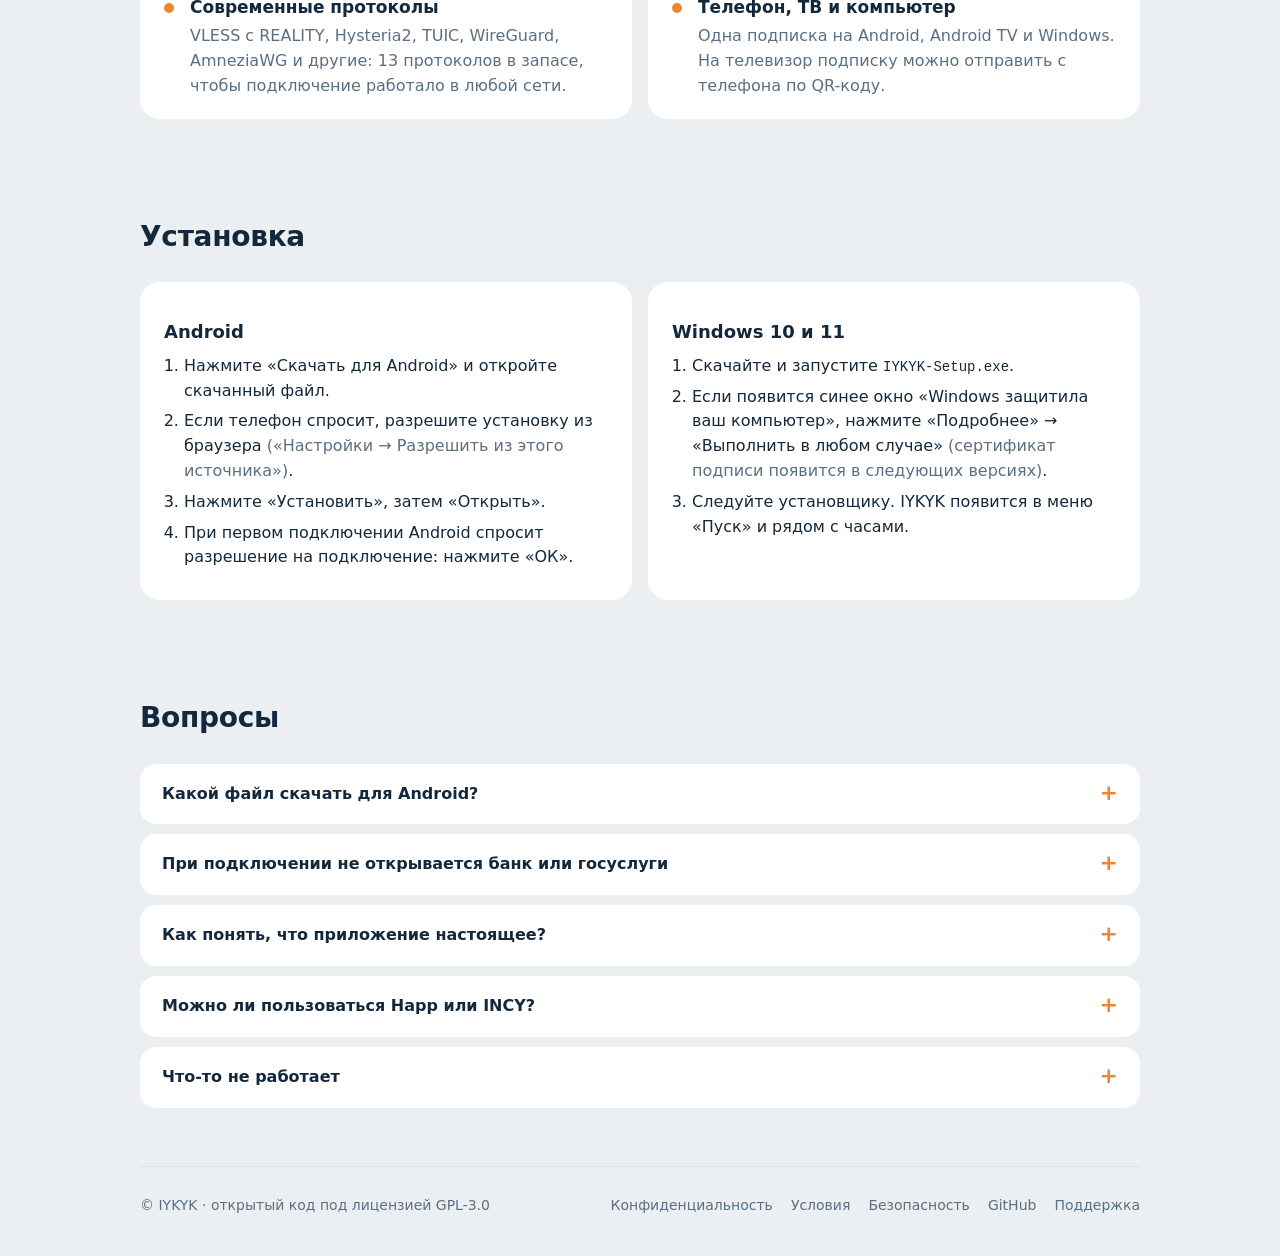
==== commit 88d0ca77: "Neutral wording: a private secure connection, no advertising of bypassing blocks; site hidden from s" ====
--- a/site/index.html
+++ b/site/index.html
@@ -3,8 +3,9 @@
 <head>
   <meta charset="utf-8">
   <meta name="viewport" content="width=device-width, initial-scale=1">
-  <title>IYKYK: приложение VPN «Для своих»</title>
-  <meta name="description" content="IYKYK, приложение для VPN «Для своих»: подключение в одно нажатие, автовыбор сервера, без рекламы и аналитики. Android и Windows.">
+  <meta name="robots" content="noindex, nofollow">
+  <title>IYKYK: приватное подключение «Для своих»</title>
+  <meta name="description" content="IYKYK, приложение «Для своих»: защищённое подключение в одно нажатие, автовыбор сервера, без рекламы и аналитики. Android и Windows.">
   <link rel="icon" href="img/logo.svg" type="image/svg+xml">
   <link rel="icon" href="img/logo.png" type="image/png">
   <link rel="apple-touch-icon" href="img/apple-touch-icon.png">
@@ -24,7 +25,7 @@
 
   <div class="hero">
     <div>
-      <h1>VPN «Для своих» <span>в&nbsp;одно нажатие</span></h1>
+      <h1>Защищённое подключение <span>в&nbsp;одно нажатие</span></h1>
       <p class="lead">IYKYK сам выбирает лучший сервер, держит соединение и обновляется. Без журналов посещений, без рекламы и аналитики, с открытым кодом.</p>
       <div class="buttons" id="download">
         <a class="btn primary" id="btn-main" href="https://github.com/iykyk-dev/iykyk/releases/latest/download/IYKYK.apk">Скачать для Android</a>
@@ -66,10 +67,10 @@
     <h2>Что внутри</h2>
     <div class="features">
       <div class="feature"><div class="dot"></div><div><h3>Автовыбор сервера</h3><p>Режим «АВТО» сам переключается на самый быстрый сервер, если текущий начал тормозить.</p></div></div>
-      <div class="feature"><div class="dot"></div><div><h3>Российские сайты напрямую</h3><p>Банки, госуслуги и маркетплейсы открываются без VPN, остальное идёт через VPN. Можно выбрать приложения.</p></div></div>
+      <div class="feature"><div class="dot"></div><div><h3>Российские сайты напрямую</h3><p>Банки, госуслуги и маркетплейсы открываются напрямую, остальное идёт через защищённое подключение. Можно выбрать приложения.</p></div></div>
       <div class="feature"><div class="dot"></div><div><h3>Обновляется само</h3><p>Новая версия приходит уведомлением и ставится одним нажатием. Подлинность проверяется перед установкой.</p></div></div>
       <div class="feature"><div class="dot"></div><div><h3>Без журналов</h3><p>Серверы не записывают, какие сайты вы открываете. В приложении нет рекламы и аналитики, подписка хранится на устройстве в зашифрованном виде.</p></div></div>
-      <div class="feature"><div class="dot"></div><div><h3>Современные протоколы</h3><p>VLESS с REALITY, Hysteria2, TUIC, WireGuard, AmneziaWG и другие: 13 протоколов в запасе на случай блокировок.</p></div></div>
+      <div class="feature"><div class="dot"></div><div><h3>Современные протоколы</h3><p>VLESS с REALITY, Hysteria2, TUIC, WireGuard, AmneziaWG и другие: 13 протоколов в запасе, чтобы подключение работало в любой сети.</p></div></div>
       <div class="feature"><div class="dot"></div><div><h3>Телефон, ТВ и компьютер</h3><p>Одна подписка на Android, Android TV и Windows. На телевизор подписку можно отправить с телефона по QR-коду.</p></div></div>
     </div>
   </section>
@@ -83,7 +84,7 @@
           <li>Нажмите «Скачать для Android» и откройте скачанный файл.</li>
           <li>Если телефон спросит, разрешите установку из браузера <span>(«Настройки → Разрешить из этого источника»)</span>.</li>
           <li>Нажмите «Установить», затем «Открыть».</li>
-          <li>При первом подключении разрешите IYKYK создать VPN-подключение.</li>
+          <li>При первом подключении Android спросит разрешение на подключение: нажмите «ОК».</li>
         </ol>
       </div>
       <div class="card">
@@ -109,8 +110,8 @@
       <p>Кнопка на этой странице выбирает сама. Вручную: <code>IYKYK-arm64-v8a.apk</code> подходит почти всем телефонам последних лет и весит в три раза меньше; <code>IYKYK.apk</code> подходит любому устройству, включая старые телефоны и ТВ-приставки.</p>
     </details>
     <details>
-      <summary>С VPN не открывается банк или госуслуги</summary>
-      <p>Включите «Настройки → Российские сайты напрямую» (включено по умолчанию). Если приложение банка всё равно ругается на VPN, добавьте его в исключения: «Настройки → Приложения → Все через VPN, кроме выбранных».</p>
+      <summary>При подключении не открывается банк или госуслуги</summary>
+      <p>Включите «Настройки → Российские сайты напрямую» (включено по умолчанию). Если приложение банка всё равно отказывается работать, добавьте его в исключения: «Настройки → Приложения → Все через IYKYK, кроме выбранных».</p>
     </details>
     <details>
       <summary>Как понять, что приложение настоящее?</summary>
@@ -118,7 +119,7 @@
     </details>
     <details>
       <summary>Можно ли пользоваться Happ или INCY?</summary>
-      <p>Да. Подписка работает в любом из них. IYKYK просто сделан специально для нашего VPN.</p>
+      <p>Да. Подписка работает в любом из них. IYKYK просто сделан специально для нашего сервиса.</p>
     </details>
     <details>
       <summary>Что-то не работает</summary>
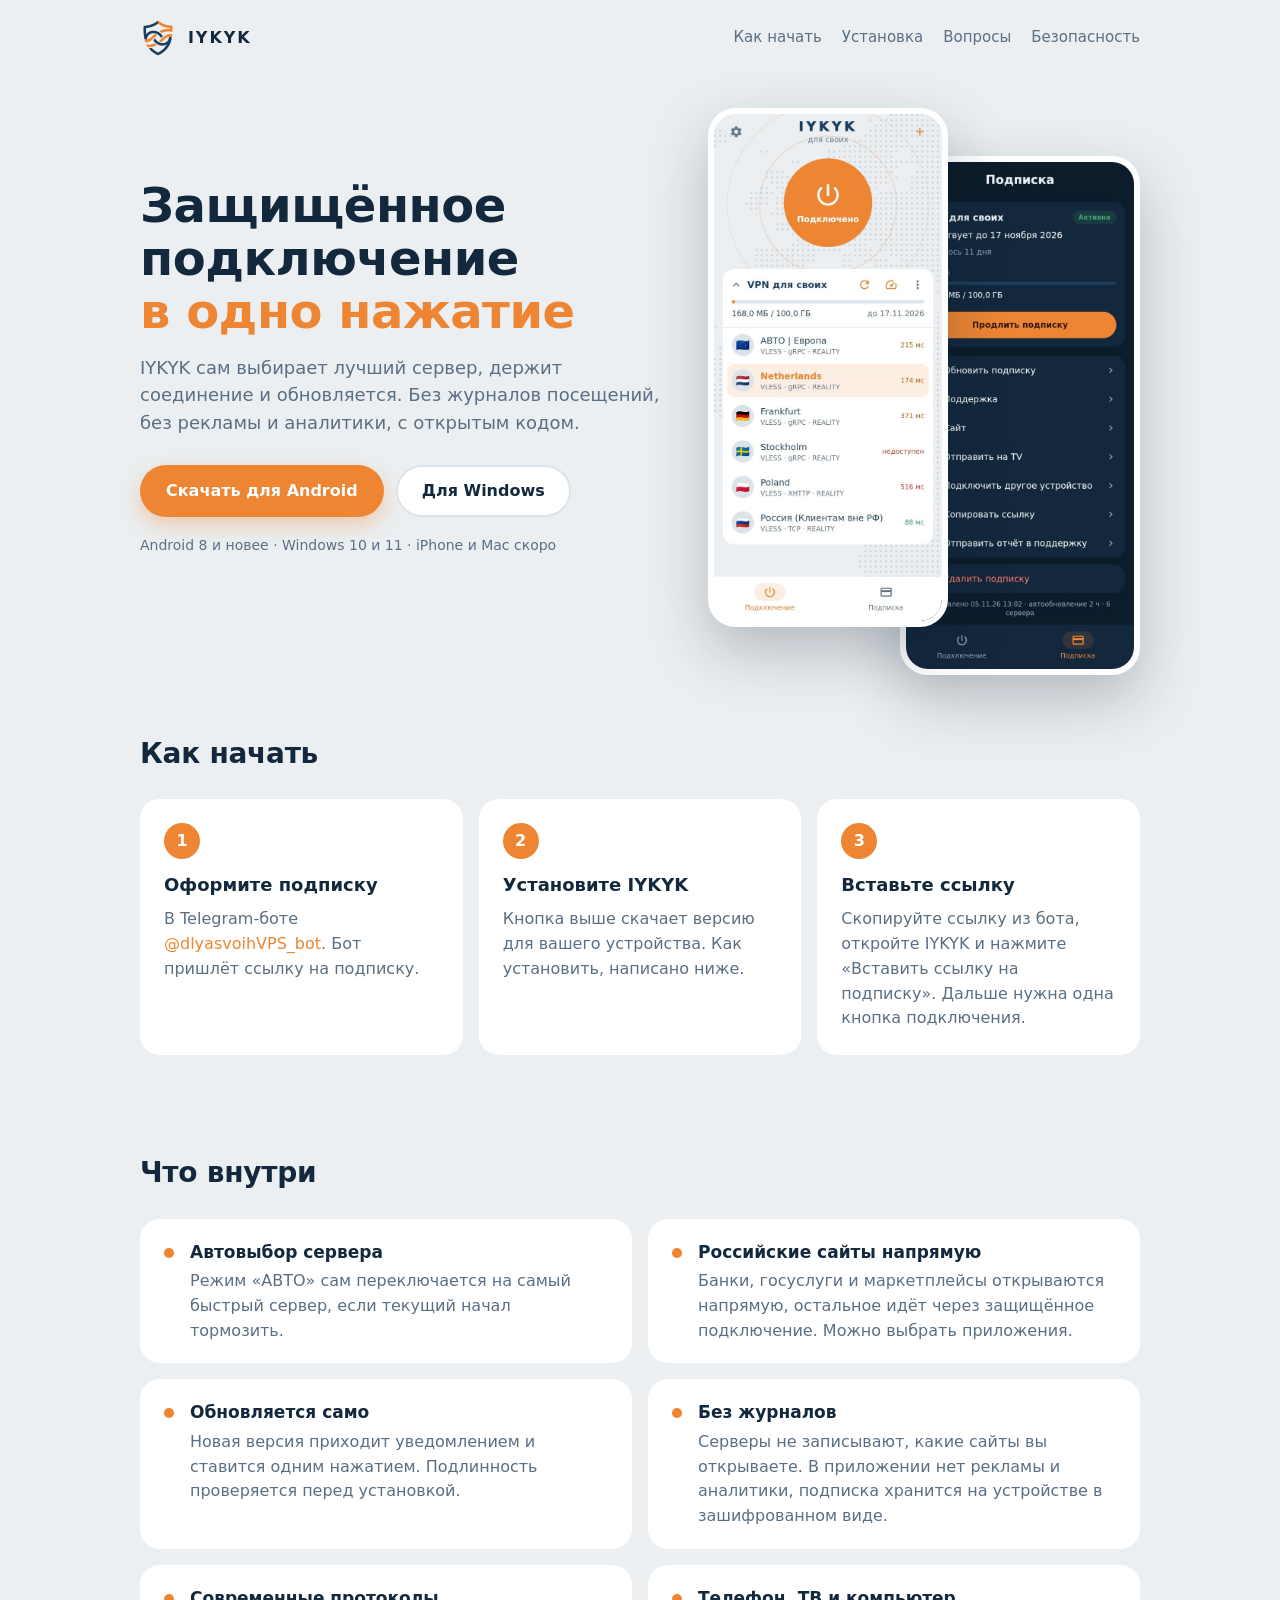
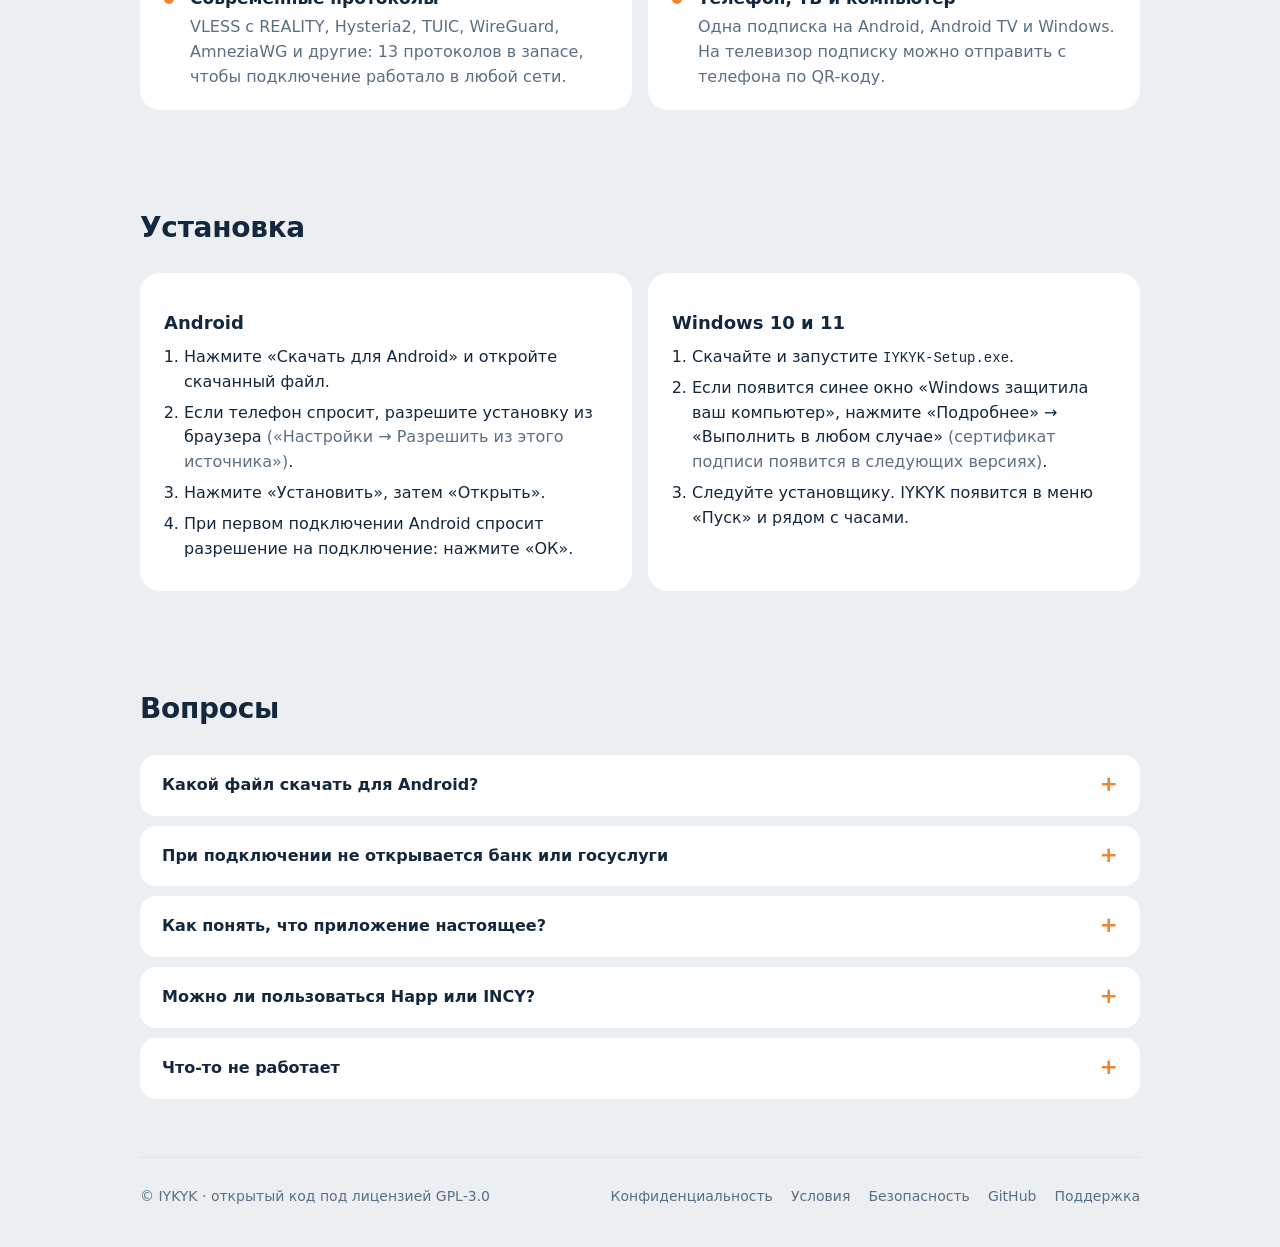
==== commit 908dd5c3: "Just IYKYK: no tagline in the app and on the site, texts without the service name Co-Authored-By: Cl" ====
--- a/site/index.html
+++ b/site/index.html
@@ -4,8 +4,8 @@
   <meta charset="utf-8">
   <meta name="viewport" content="width=device-width, initial-scale=1">
   <meta name="robots" content="noindex, nofollow">
-  <title>IYKYK: приватное подключение «Для своих»</title>
-  <meta name="description" content="IYKYK, приложение «Для своих»: защищённое подключение в одно нажатие, автовыбор сервера, без рекламы и аналитики. Android и Windows.">
+  <title>IYKYK: защищённое подключение в одно нажатие</title>
+  <meta name="description" content="IYKYK: защищённое подключение в одно нажатие, автовыбор сервера, без рекламы и аналитики. Android и Windows.">
   <link rel="icon" href="img/logo.svg" type="image/svg+xml">
   <link rel="icon" href="img/logo.png" type="image/png">
   <link rel="apple-touch-icon" href="img/apple-touch-icon.png">
@@ -14,7 +14,7 @@
 <body>
 <div class="wrap">
   <header class="top">
-    <a class="brand" href="./"><img src="img/logo.svg" alt=""><span>IYKYK<small>для своих</small></span></a>
+    <a class="brand" href="./"><img src="img/logo.svg" alt=""><span>IYKYK</span></a>
     <nav class="links">
       <a href="#start">Как начать</a>
       <a href="#install">Установка</a>
@@ -111,7 +111,7 @@
     </details>
     <details>
       <summary>При подключении не открывается банк или госуслуги</summary>
-      <p>Включите «Настройки → Российские сайты напрямую» (включено по умолчанию). Если приложение банка всё равно отказывается работать, добавьте его в исключения: «Настройки → Приложения → Все через IYKYK, кроме выбранных».</p>
+      <p>Включите «Настройки → Российские сайты напрямую» (включено по умолчанию). Если приложение банка всё равно отказывается работать, нажмите «Настройки → Приложения → Банки и Госуслуги напрямую»: IYKYK сам найдёт установленные приложения банков и добавит их в исключения.</p>
     </details>
     <details>
       <summary>Как понять, что приложение настоящее?</summary>
@@ -123,7 +123,7 @@
     </details>
     <details>
       <summary>Что-то не работает</summary>
-      <p>В приложении откройте «Подписка → Отправить отчёт в поддержку», так мы сразу увидим причину. Или напишите в <a href="https://t.me/dlyasvoih_support_bot">поддержку</a>.</p>
+      <p>В приложении откройте «Подписка → Не работает? Проверить связь»: IYKYK проверит сеть, подписку и серверы и предложит решение. Если не помогло, нажмите «Отправить отчёт», так мы сразу увидим причину. Или напишите в <a href="https://t.me/dlyasvoih_support_bot">поддержку</a>.</p>
     </details>
   </section>
 
--- a/site/style.css
+++ b/site/style.css
@@ -49,7 +49,6 @@
 .brand { display: flex; align-items: center; gap: 12px; color: var(--text); font-weight: 700; letter-spacing: .12em; }
 .brand:hover { text-decoration: none; }
 .brand img { width: 36px; height: 36px; }
-.brand small { display: block; font-weight: 400; letter-spacing: 0; color: var(--muted); font-size: 13px; }
 nav.links { display: flex; gap: 20px; flex-wrap: wrap; }
 nav.links a { color: var(--muted); font-size: 15px; }
 nav.links a:hover { color: var(--text); text-decoration: none; }
